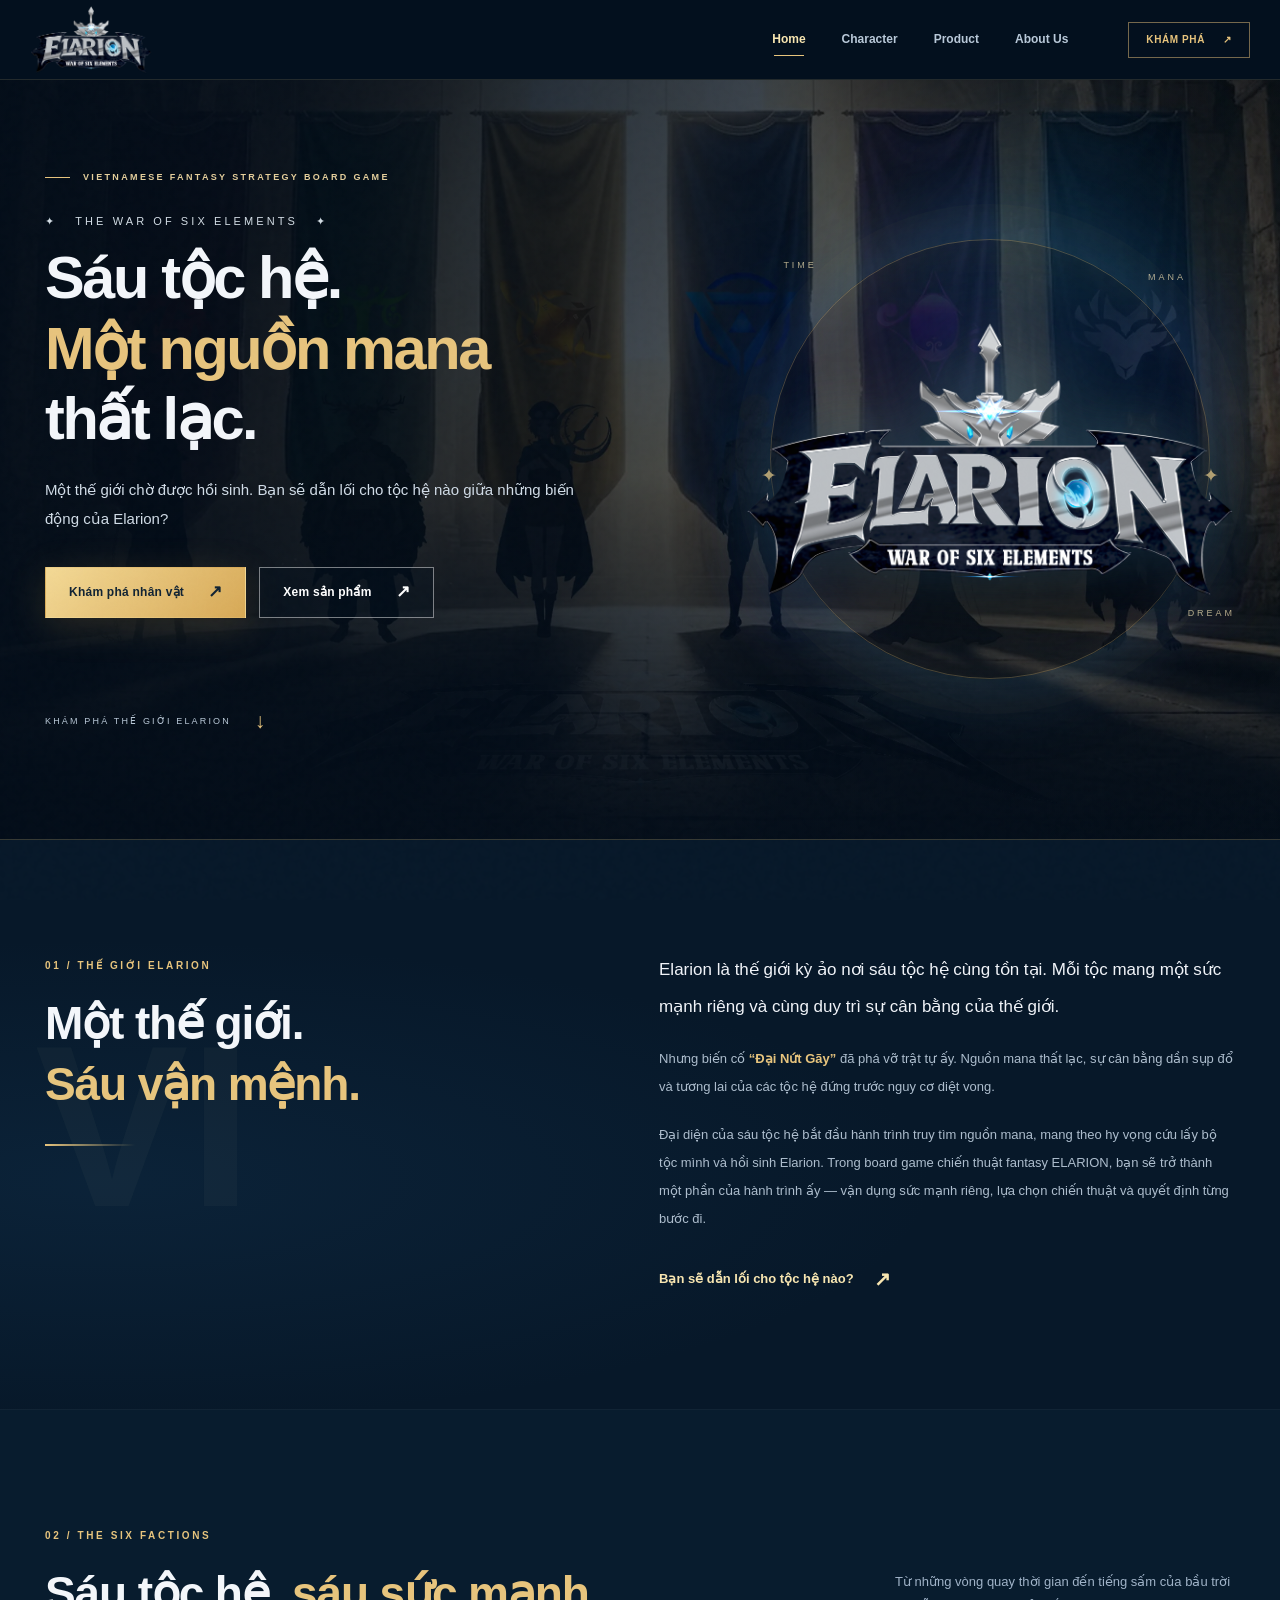
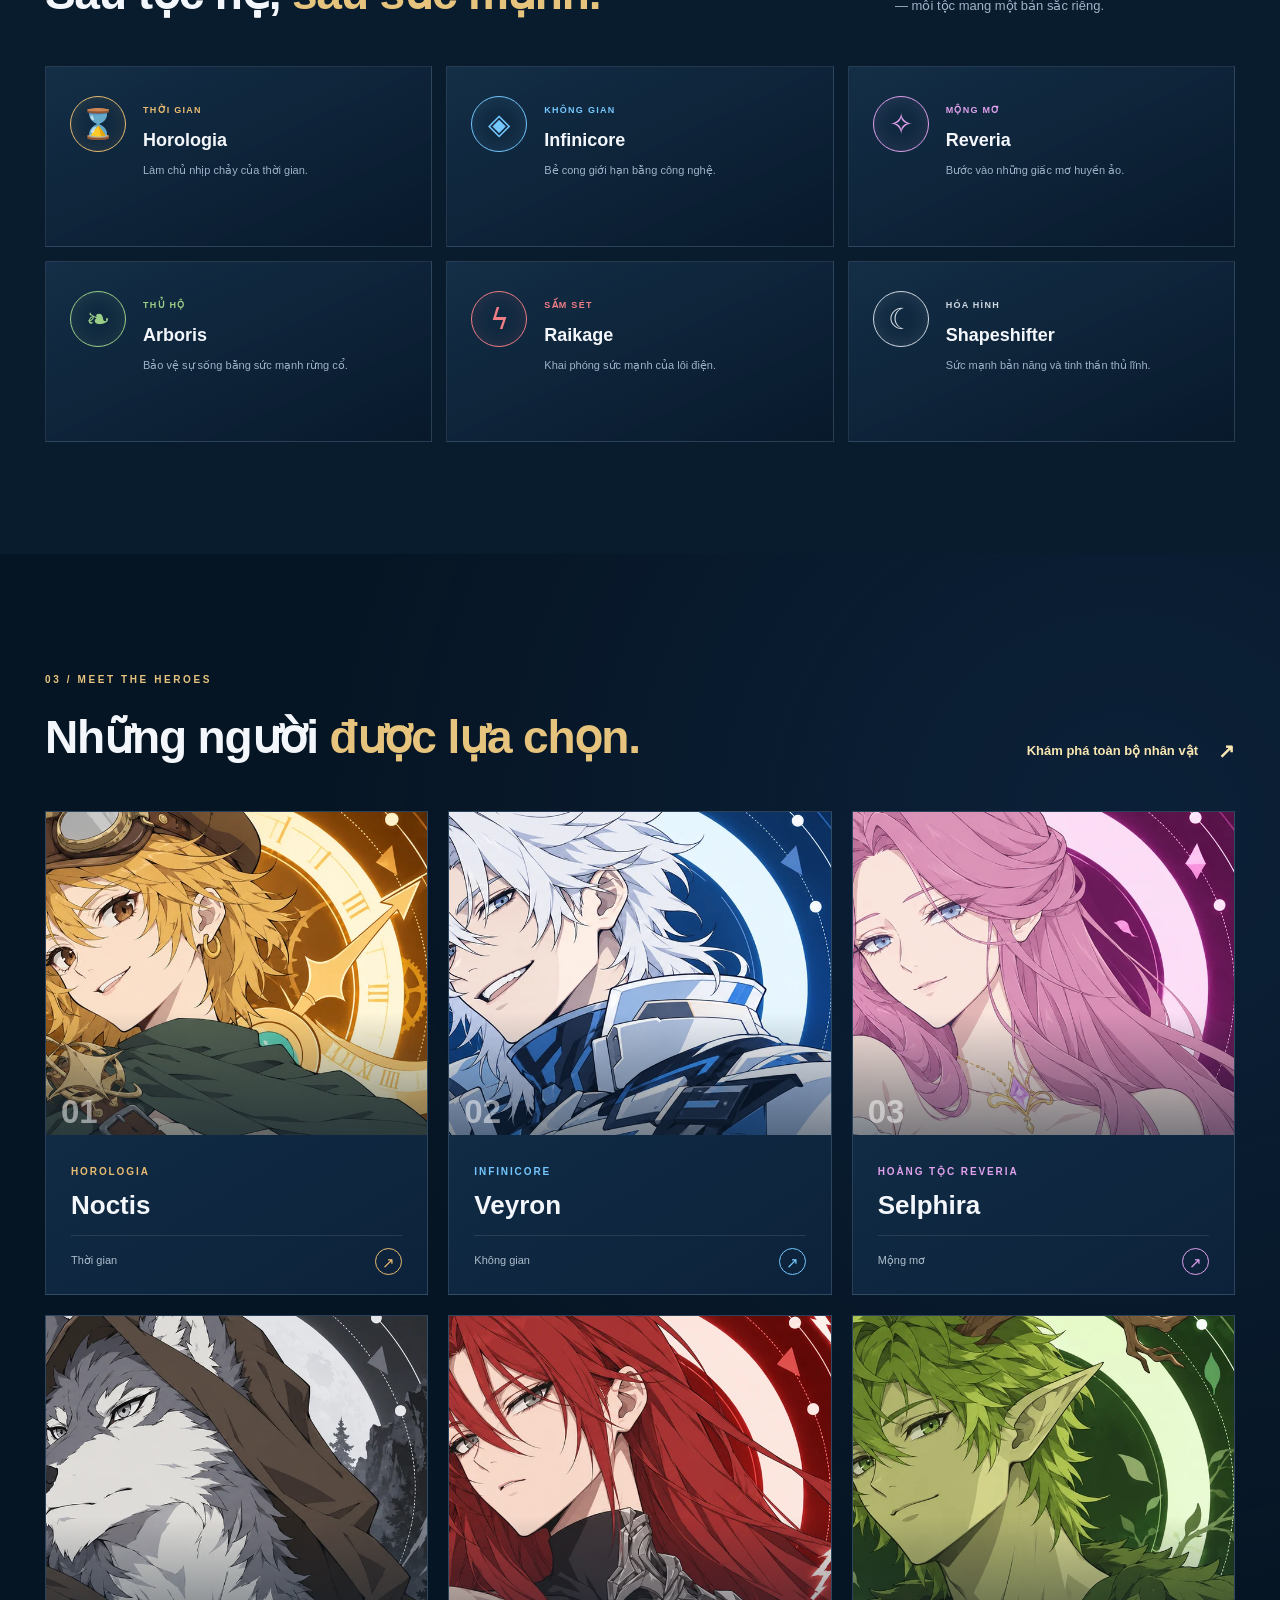
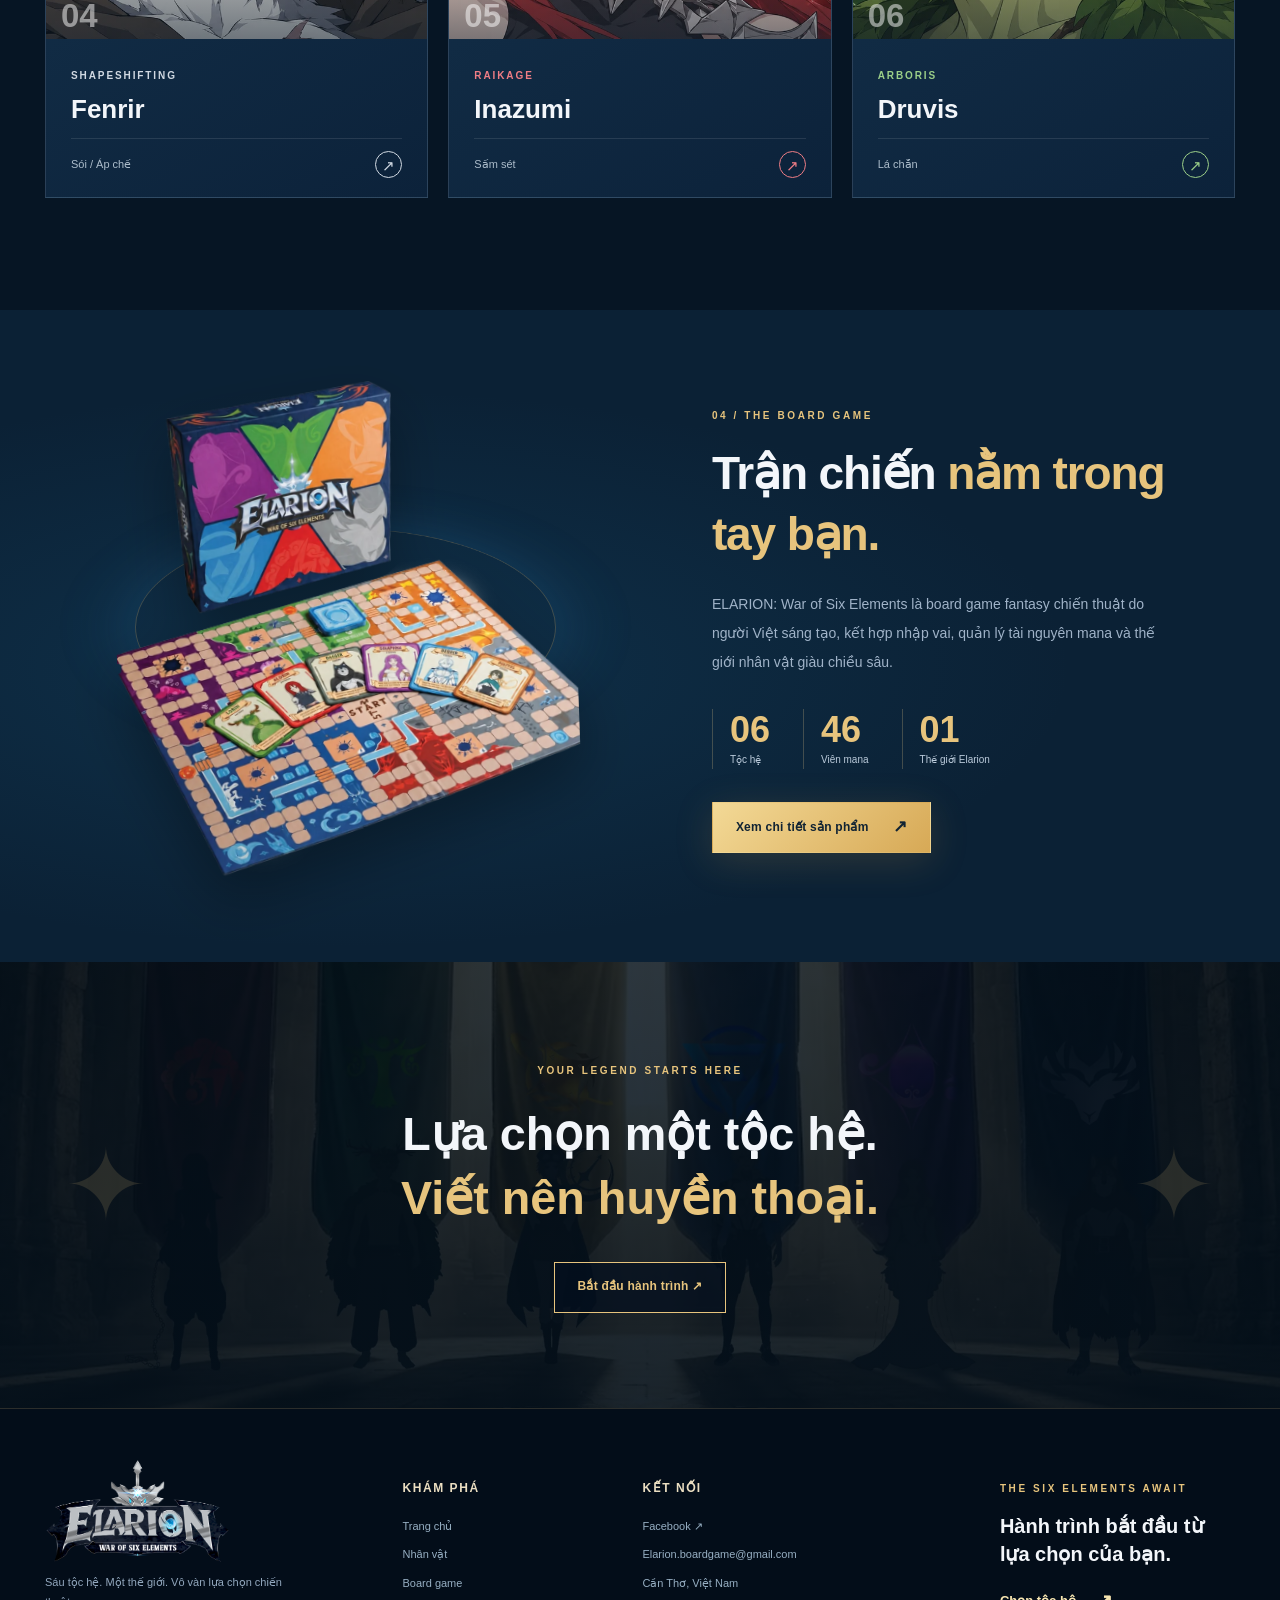
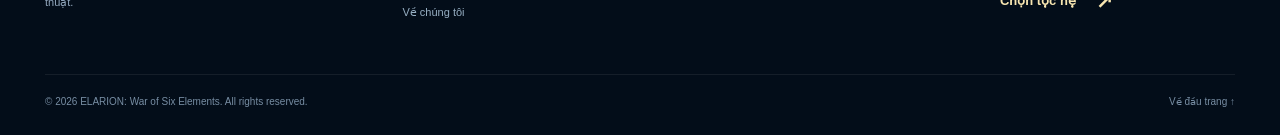
==== index.html @ 440f0dba "Add files via upload" ====
<!doctype html>
<html lang="vi">
<head>
<meta charset="utf-8">
<meta name="viewport" content="width=device-width, initial-scale=1">
<meta http-equiv="refresh" content="0; url=elarion.html">
<title>ELARION — Chuyển đến trang chủ</title>
<link rel="canonical" href="elarion.html">
<script>window.location.replace('elarion.html' + window.location.search + window.location.hash);</script>
</head>
<body>
<p>Đang chuyển tới trang chủ <a href="elarion.html">ELARION</a>...</p>
</body>
</html>
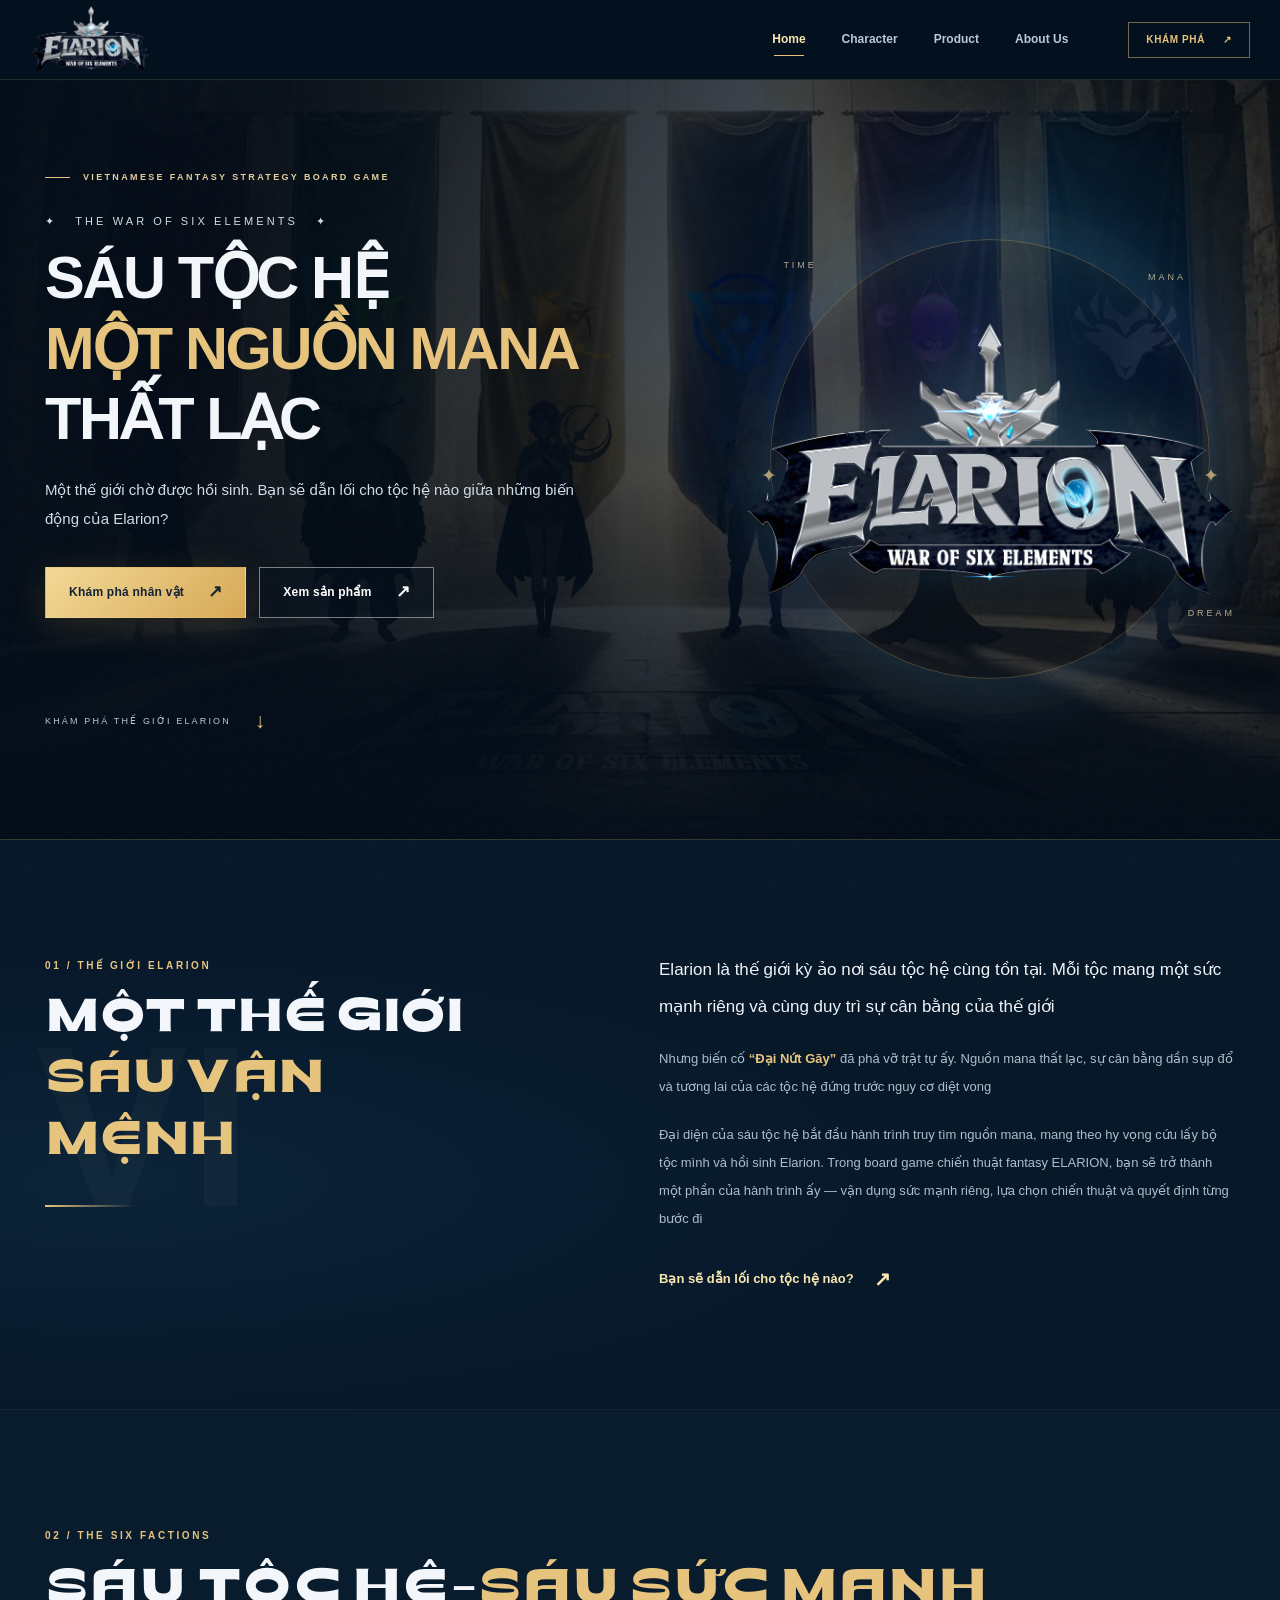
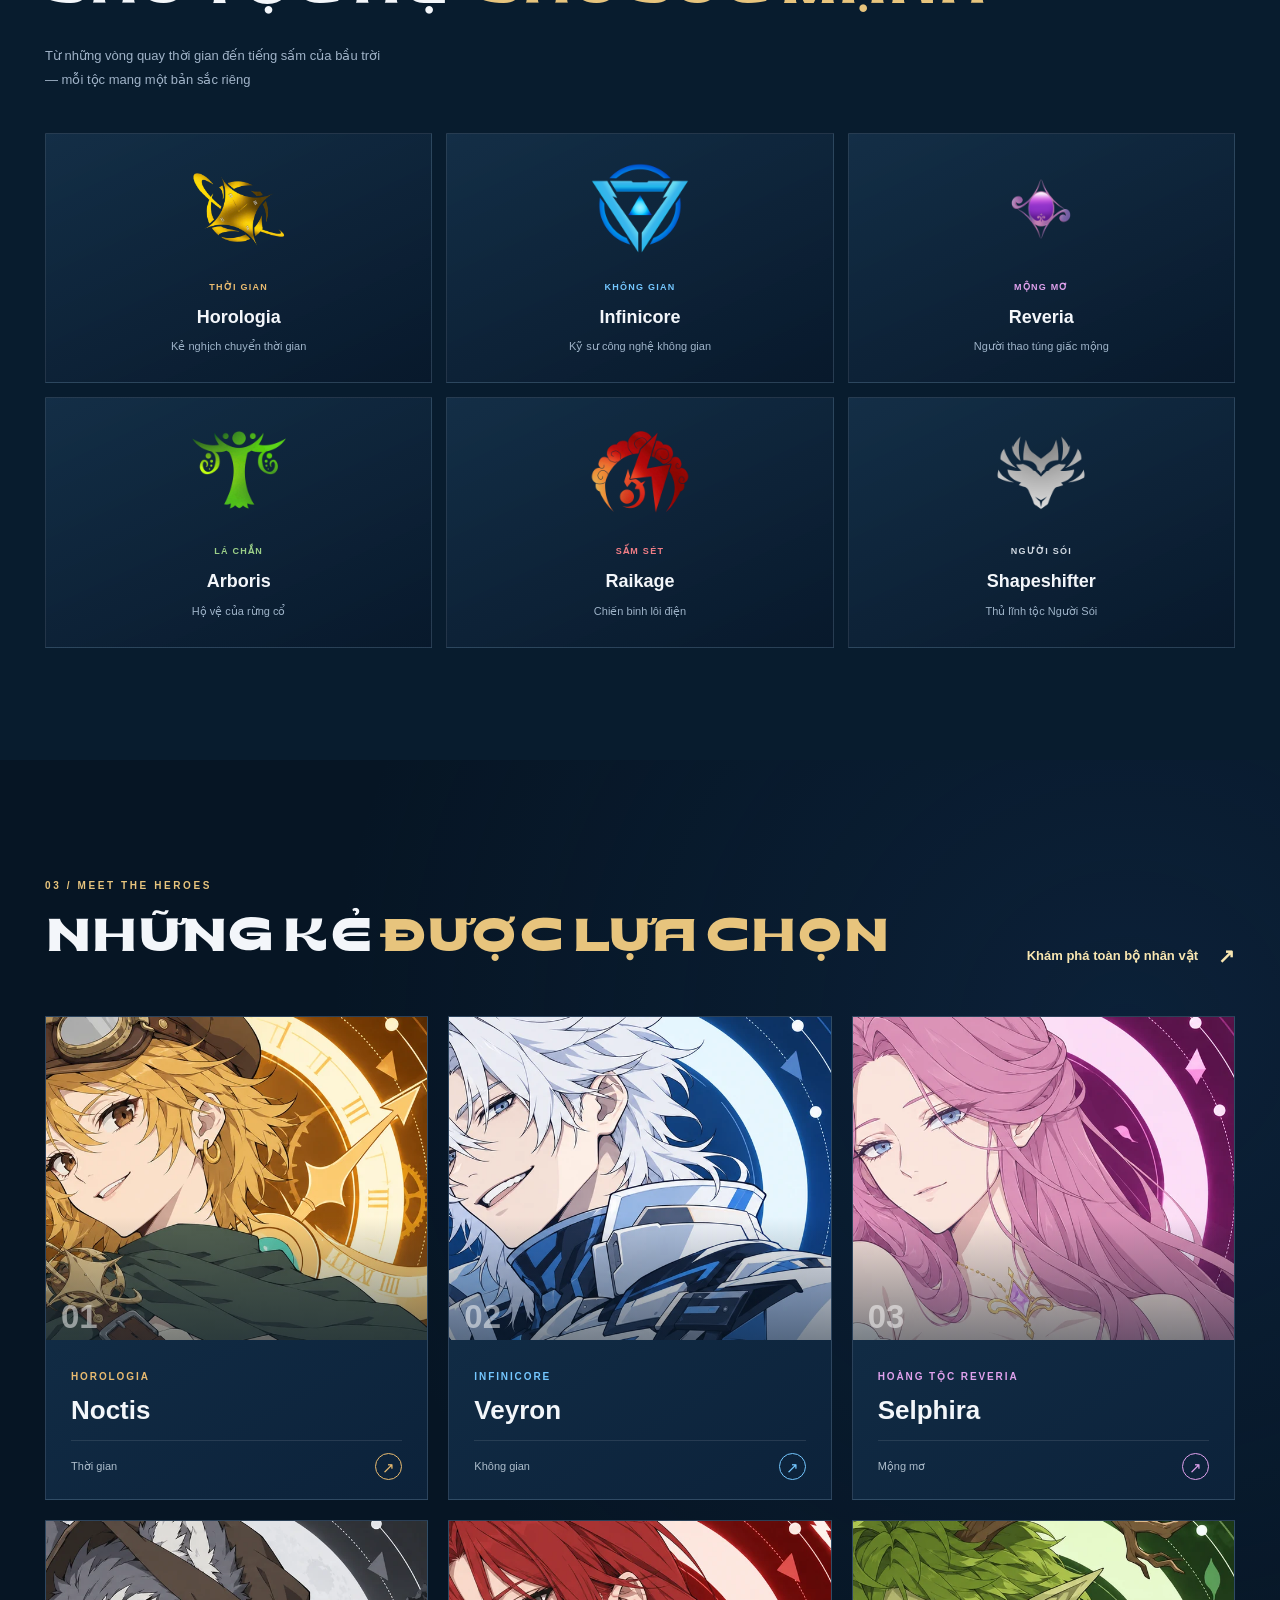
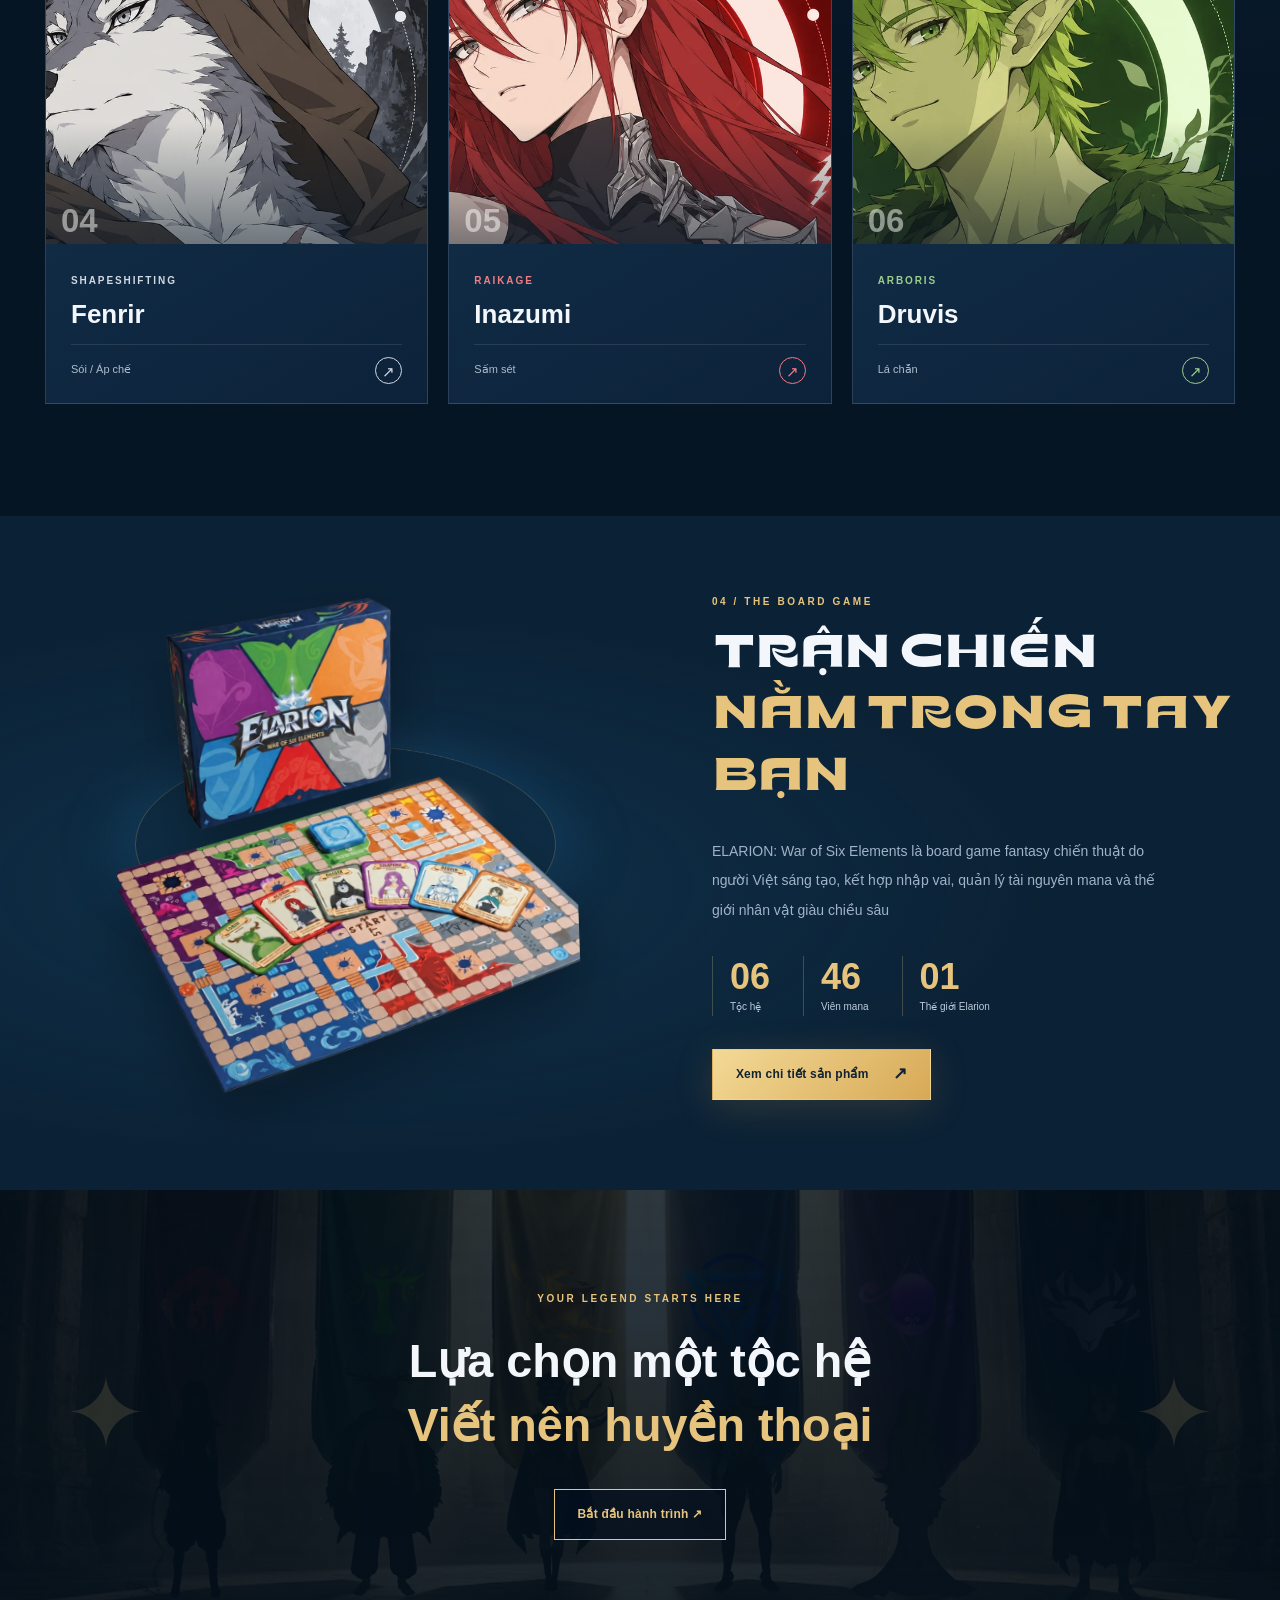
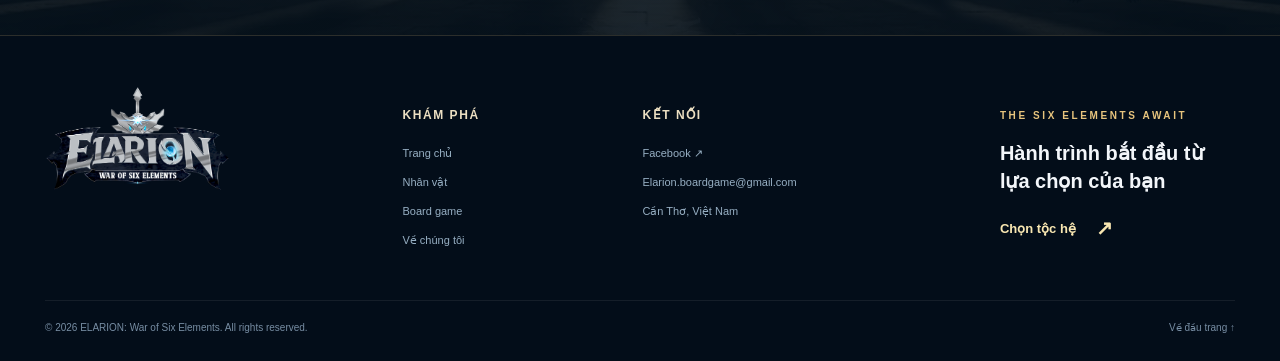
==== commit 71678312: "chỉnh code" ====
--- a/index.html
+++ b/index.html
@@ -1,14 +1,592 @@
-<!doctype html>
+<!DOCTYPE html>
 <html lang="vi">
+
 <head>
-<meta charset="utf-8">
-<meta name="viewport" content="width=device-width, initial-scale=1">
-<meta http-equiv="refresh" content="0; url=elarion.html">
-<title>ELARION — Chuyển đến trang chủ</title>
-<link rel="canonical" href="elarion.html">
-<script>window.location.replace('elarion.html' + window.location.search + window.location.hash);</script>
+    <meta charset="utf-8">
+    <meta name="viewport" content="width=device-width,initial-scale=1">
+    <meta name="theme-color" content="#061629">
+    <meta name="description"
+        content="Khám phá thế giới sáu tộc hệ trong ELARION: War of Six Elements — board game fantasy chiến thuật do người Việt sáng tạo.">
+    <title>Home | ELARION: War of Six Elements</title>
+    <link rel="icon" href="assets/images/elarion-logo-original.png" type="image/png">
+    <link rel="stylesheet" href="assets/css/style.css">
+    <script defer src="assets/js/app.js"></script>
+    <script defer src="assets/js/characters.js"></script>
+    <script defer src="assets/js/character-page.js"></script>
+    <script defer src="assets/js/site-router.js"></script>
 </head>
-<body>
-<p>Đang chuyển tới trang chủ <a href="elarion.html">ELARION</a>...</p>
+
+<body class="page-home"><a class="skip-link" href="#main-content">Bỏ qua menu</a>
+    <header class="site-header" id="top">
+        <div class="nav-inner container-wide">
+            <a class="brand" href="./" aria-label="ELARION - Trang chủ"><img
+                    src="assets/images/elarion-logo-original.png" alt="Logo ELARION: War of Six Elements" width="2048"
+                    height="1179"></a>
+            <nav class="desktop-nav" aria-label="Điều hướng chính"><a class="nav-link is-active" href="./"
+                    aria-current="page">Home</a><a class="nav-link " href="character/">Character</a><a
+                    class="nav-link " href="product/">Product</a><a class="nav-link " href="about/">About Us</a>
+            </nav>
+            <a class="nav-cta" href="character/">Khám phá <span aria-hidden="true">↗</span></a>
+            <button class="menu-toggle" type="button" aria-label="Mở menu" aria-expanded="false"
+                aria-controls="mobile-navigation"><span></span><span></span><span></span></button>
+        </div>
+        <nav class="mobile-nav" id="mobile-navigation" aria-label="Điều hướng điện thoại"><a class="nav-link is-active"
+                href="./" aria-current="page">Home</a><a class="nav-link "
+                href="character/">Character</a><a class="nav-link " href="product/">Product</a><a
+                class="nav-link " href="about/">About Us</a><a class="mobile-cta" href="character/">Khám phá thế
+                giới →</a></nav>
+    </header>
+    <main id="main-content">
+        <section class="home-hero" aria-labelledby="hero-title">
+            <div class="hero-backdrop"></div>
+            <div class="hero-light hero-light-one"></div>
+            <div class="container hero-layout">
+                <div class="hero-copy">
+                    <div class="eyebrow"><span class="eyebrow-line"></span> VIETNAMESE FANTASY STRATEGY BOARD GAME</div>
+                    <div class="hero-rule">✦ &nbsp; THE WAR OF SIX ELEMENTS &nbsp; ✦</div>
+                    <h1 id="hero-title">SÁU TỘC HỆ<br><em>MỘT NGUỒN MANA</em><br>THẤT LẠC</h1>
+                    <p class="hero-lead">Một thế giới chờ được hồi sinh. Bạn sẽ dẫn lối cho tộc hệ nào giữa những biến
+                        động của Elarion?</p>
+                    <div class="hero-actions"><a class="btn btn-gold" href="character/">Khám phá nhân vật <span
+                                aria-hidden="true">↗</span></a><a class="btn btn-ghost" href="product/">Xem sản phẩm
+                            <span aria-hidden="true">↗</span></a></div>
+                    <p class="hero-bottom-caption">KHÁM PHÁ THẾ GIỚI ELARION <span>↓</span></p>
+                </div>
+                <div class="hero-visual">
+                    <div class="hero-logo-orbit"></div><img src="assets/images/elarion-logo-original.png"
+                        alt="Biểu tượng ELARION: War of Six Elements" width="2048" height="1179"><span
+                        class="floating-element fe-one">TIME</span><span
+                        class="floating-element fe-two">DREAM</span><span class="floating-element fe-three">MANA</span>
+                </div>
+            </div>
+        </section>
+        <section class="world-intro section" id="story">
+            <div class="container story-layout">
+                <div class="story-heading"><span class="kicker">01 / THẾ GIỚI ELARION</span>
+                    <h2 class="section-title">MỘT THẾ GIỚI<br><em>SÁU VẬN MỆNH</em></h2>
+                    <div class="ornament-line"></div>
+                </div>
+                <div class="story-copy">
+                    <p class="large-copy">Elarion là thế giới kỳ ảo nơi sáu tộc hệ cùng tồn tại. Mỗi tộc mang một sức
+                        mạnh riêng và cùng duy trì sự cân bằng của thế giới</p>
+                    <p>Nhưng biến cố <strong>“Đại Nứt Gãy”</strong> đã phá vỡ trật tự ấy. Nguồn mana thất lạc, sự cân
+                        bằng dần sụp đổ và tương lai của các tộc hệ đứng trước nguy cơ diệt vong</p>
+                    <p>Đại diện của sáu tộc hệ bắt đầu hành trình truy tìm nguồn mana, mang theo hy vọng cứu lấy bộ tộc
+                        mình và hồi sinh Elarion. Trong board game chiến thuật fantasy ELARION, bạn sẽ trở thành một
+                        phần của hành trình ấy — vận dụng sức mạnh riêng, lựa chọn chiến thuật và quyết định từng bước
+                        đi</p><a href="character/" class="text-arrow">Bạn sẽ dẫn lối cho tộc hệ nào?
+                        <span>↗</span></a>
+                </div>
+            </div>
+        </section>
+        <section class="section factions" id="factions">
+            <div class="container">
+                <div class="section-header">
+                    <div><span class="kicker">02 / THE SIX FACTIONS</span>
+                        <h2 class="section-title">SÁU TỘC HỆ-<em>SÁU SỨC MẠNH</em></h2>
+                    </div>
+                    <p>Từ những vòng quay thời gian đến tiếng sấm của bầu trời — mỗi tộc mang một bản sắc riêng</p>
+                </div>
+                <div class="tribe-grid">
+                    <article class="tribe-card" style="--tribe-accent:#e9bb70">
+                        <span class="tribe-symbol">
+                            <img src="assets/images/thoi-gian.webp" alt="Thời gian">
+                        </span>
+                        <div>
+                            <span class="small-overline">Thời Gian</span>
+                            <h3>Horologia</h3>
+                            <p>Kẻ nghịch chuyển thời gian</p>
+                        </div>
+                    </article>
+                    <article class="tribe-card" style="--tribe-accent:#74c7ff">
+                        <span class="tribe-symbol"><img src="assets/images/khong-gian.webp" alt="Không gian"></span>
+                        <div>
+                            <span class="small-overline">Không Gian</span>
+                            <h3>Infinicore</h3>
+                            <p>Kỹ sư công nghệ không gian</p>
+                        </div>
+                    </article>
+                    <article class="tribe-card" style="--tribe-accent:#e0a1ed">
+                        <span class="tribe-symbol"><img src="assets/images/mong-mo.webp" alt="Mộng mơ"></span>
+                        <div>
+                            <span class="small-overline">Mộng Mơ</span>
+                            <h3>Reveria</h3>
+                            <p>Người thao túng giấc mộng</p>
+                        </div>
+                    </article>
+                    <article class="tribe-card" style="--tribe-accent:#9bcf88">
+                        <span class="tribe-symbol"><img src="assets/images/tree.webp" alt="Lá chắn"></span>
+                        <div>
+                            <span class="small-overline">Lá Chắn</span>
+                            <h3>Arboris</h3>
+                            <p>Hộ vệ của rừng cổ</p>
+                        </div>
+                    </article>
+                    <article class="tribe-card" style="--tribe-accent:#ef7d85">
+                        <span class="tribe-symbol"><img src="assets/images/thunder.webp" alt="Sấm sét"></span>
+                        <div>
+                            <span class="small-overline">Sấm Sét</span>
+                            <h3>Raikage</h3>
+                            <p>Chiến binh lôi điện</p>
+                        </div>
+                    </article>
+                    <article class="tribe-card" style="--tribe-accent:#d1d9e2">
+                        <span class="tribe-symbol"><img src="assets/images/wolf.webp" alt="Sói"></span>
+                        <div>
+                            <span class="small-overline">Người Sói</span>
+                            <h3>Shapeshifter</h3>
+                            <p>Thủ lĩnh tộc Người Sói</p>
+                        </div>
+                    </article>
+                </div>
+            </div>
+        </section>
+        <section class="section featured-characters">
+            <div class="container">
+                <div class="section-header">
+                    <div><span class="kicker">03 / MEET THE HEROES</span>
+                        <h2 class="section-title">NHỮNG KẺ <em>ĐƯỢC LỰA CHỌN</em></h2>
+                    </div><a class="text-arrow" href="character/">Khám phá toàn bộ nhân vật <span>↗</span></a>
+                </div>
+                <div class="character-grid"><a class="character-card" style="--char-accent:#e9bb70"
+                        href="character/?character=noctis#profile">
+                        <div class="character-art"><img src="assets/images/noctis-portrait.webp" alt="Chân dung Noctis"
+                                loading="lazy" width="650" height="790"><span class="character-index">01</span></div>
+                        <div class="character-card-body"><span class="small-overline">Horologia</span>
+                            <h3>Noctis</h3>
+                            <div class="card-meta"><span>Thời gian</span><span class="circle-arrow"
+                                    aria-hidden="true">↗</span></div>
+                        </div>
+                    </a><a class="character-card" style="--char-accent:#74c7ff"
+                        href="character/?character=veyron#profile">
+                        <div class="character-art"><img src="assets/images/veyron-portrait.webp" alt="Chân dung Veyron"
+                                loading="lazy" width="650" height="790"><span class="character-index">02</span></div>
+                        <div class="character-card-body"><span class="small-overline">Infinicore</span>
+                            <h3>Veyron</h3>
+                            <div class="card-meta"><span>Không gian</span><span class="circle-arrow"
+                                    aria-hidden="true">↗</span></div>
+                        </div>
+                    </a><a class="character-card" style="--char-accent:#e0a1ed"
+                        href="character/?character=selphira#profile">
+                        <div class="character-art"><img src="assets/images/selphira-portrait.webp"
+                                alt="Chân dung Selphira" loading="lazy" width="650" height="790"><span
+                                class="character-index">03</span></div>
+                        <div class="character-card-body"><span class="small-overline">Hoàng tộc Reveria</span>
+                            <h3>Selphira</h3>
+                            <div class="card-meta"><span>Mộng mơ</span><span class="circle-arrow"
+                                    aria-hidden="true">↗</span></div>
+                        </div>
+                    </a><a class="character-card" style="--char-accent:#d1d9e2"
+                        href="character/?character=fenrir#profile">
+                        <div class="character-art"><img src="assets/images/fenrir-portrait.webp" alt="Chân dung Fenrir"
+                                loading="lazy" width="650" height="790"><span class="character-index">04</span></div>
+                        <div class="character-card-body"><span class="small-overline">Shapeshifting</span>
+                            <h3>Fenrir</h3>
+                            <div class="card-meta"><span>Sói / Áp chế</span><span class="circle-arrow"
+                                    aria-hidden="true">↗</span></div>
+                        </div>
+                    </a><a class="character-card" style="--char-accent:#ef7d85"
+                        href="character/?character=inazumi#profile">
+                        <div class="character-art"><img src="assets/images/inazumi-portrait.webp"
+                                alt="Chân dung Inazumi" loading="lazy" width="650" height="790"><span
+                                class="character-index">05</span></div>
+                        <div class="character-card-body"><span class="small-overline">Raikage</span>
+                            <h3>Inazumi</h3>
+                            <div class="card-meta"><span>Sấm sét</span><span class="circle-arrow"
+                                    aria-hidden="true">↗</span></div>
+                        </div>
+                    </a><a class="character-card" style="--char-accent:#9bcf88"
+                        href="character/?character=druvis#profile">
+                        <div class="character-art"><img src="assets/images/druvis-portrait.webp" alt="Chân dung Druvis"
+                                loading="lazy" width="650" height="790"><span class="character-index">06</span></div>
+                        <div class="character-card-body"><span class="small-overline">Arboris</span>
+                            <h3>Druvis</h3>
+                            <div class="card-meta"><span>Lá chắn</span><span class="circle-arrow"
+                                    aria-hidden="true">↗</span></div>
+                        </div>
+                    </a></div>
+            </div>
+        </section>
+        <section class="product-tease section">
+            <div class="container product-tease-layout">
+                <div class="tease-visual"><span class="ring ring-one"></span><img src="assets/images/boardgame.webp"
+                        width="1100" height="1173" alt="Hộp game, bàn chơi và các thành phần của ELARION"
+                        loading="lazy"></div>
+                <div class="tease-copy"><span class="kicker">04 / THE BOARD GAME</span>
+                    <h2 class="section-title">TRẬN CHIẾN <em>NẰM TRONG TAY BẠN</em></h2>
+                    <p>ELARION: War of Six Elements là board game fantasy chiến thuật do người Việt sáng tạo, kết hợp
+                        nhập vai, quản lý tài nguyên mana và thế giới nhân vật giàu chiều sâu</p>
+                    <div class="tease-specs">
+                        <div><strong>06</strong><span>Tộc hệ</span></div>
+                        <div><strong>46</strong><span>Viên mana</span></div>
+                        <div><strong>01</strong><span>Thế giới Elarion</span></div>
+                    </div><a class="btn btn-gold" href="product/">Xem chi tiết sản phẩm <span
+                            aria-hidden="true">↗</span></a>
+                </div>
+            </div>
+        </section>
+        <section class="section closing-banner">
+            <div class="container closing-content"><span class="kicker">YOUR LEGEND STARTS HERE</span>
+                <h2>Lựa chọn một tộc hệ<br><em>Viết nên huyền thoại</em></h2><a class="btn btn-ghost-gold"
+                    href="character/">Bắt đầu hành trình ↗</a>
+            </div>
+        </section>
+    </main>
+    <footer class="footer" id="contact">
+        <div class="container footer-main">
+            <div class="footer-brand"><a href="./"><img src="assets/images/elarion-logo-original.png"
+                        alt="Logo ELARION" width="2048" height="1179" loading="lazy"></a></div>
+            <div class="footer-links">
+                <h3>Khám phá</h3><a href="./">Trang chủ</a><a href="character/">Nhân vật</a><a
+                    href="product/">Board game</a><a href="about/">Về chúng tôi</a>
+            </div>
+            <div class="footer-links">
+                <h3>Kết nối</h3><a href="https://www.facebook.com/Elarionboardgame" target="_blank"
+                    rel="noopener noreferrer">Facebook ↗</a><a
+                    href="mailto:Elarion.boardgame@gmail.com">Elarion.boardgame@gmail.com</a><span>Cần Thơ, Việt
+                    Nam</span>
+            </div>
+            <div class="footer-motto"><span class="mini-kicker">THE SIX ELEMENTS AWAIT</span><strong>Hành trình bắt đầu
+                    từ lựa chọn của bạn</strong><a href="character/" class="text-arrow">Chọn tộc hệ
+                    <span>↗</span></a></div>
+        </div>
+        <div class="container footer-bottom"><span>© 2026 ELARION: War of Six Elements. All rights reserved.</span><a
+                href="#top">Về đầu trang ↑</a></div>
+    </footer>
+
+    <!-- Secondary views are kept in inert HTML templates so file:// previews work offline. -->
+    <template id="view-character">
+
+        <section class="interior-hero character-interior">
+            <div class="container"><span class="kicker">THE CHOSEN SIX / ELARION</span>
+                <h1 class="interior-title">Meet the <em>characters</em></h1>
+                <p>Sáu gương mặt - sáu vận mệnh. Chạm vào từng nhân vật để khám phá sức mạnh, tính cách và câu chuyện
+                    của
+                    họ</p>
+                <div class="hero-ornament" aria-hidden="true">✦ &nbsp; ◇ &nbsp; ✦</div>
+            </div>
+        </section>
+        <section class="section character-browser" id="roster">
+            <div class="container">
+                <div class="section-header compact">
+                    <div><span class="kicker">01 / CHỌN NHÂN VẬT</span>
+                        <h2 class="section-title">CHỌN HIỆN THÂN <em>CỦA RIÊNG MÌNH</em></h2>
+                    </div>
+                    <p>Chọn một thẻ để mở hồ sơ chi tiết bên dưới</p>
+                </div>
+                <div class="character-grid roster-grid"><button class="character-card" style="--char-accent:#e9bb70"
+                        type="button" data-character="noctis" aria-pressed="false">
+                        <div class="character-art"><img src="assets/images/noctis-portrait.webp" alt="Chân dung Noctis"
+                                loading="lazy" width="650" height="790"><span class="character-index">01</span></div>
+                        <div class="character-card-body"><span class="small-overline">Horologia</span>
+                            <h3>Noctis</h3>
+                            <div class="card-meta"><span>Thời gian</span><span class="circle-arrow"
+                                    aria-hidden="true">↗</span></div>
+                        </div>
+                    </button><button class="character-card" style="--char-accent:#74c7ff" type="button"
+                        data-character="veyron" aria-pressed="false">
+                        <div class="character-art"><img src="assets/images/veyron-portrait.webp" alt="Chân dung Veyron"
+                                loading="lazy" width="650" height="790"><span class="character-index">02</span></div>
+                        <div class="character-card-body"><span class="small-overline">Infinicore</span>
+                            <h3>Veyron</h3>
+                            <div class="card-meta"><span>Không gian</span><span class="circle-arrow"
+                                    aria-hidden="true">↗</span></div>
+                        </div>
+                    </button><button class="character-card" style="--char-accent:#e0a1ed" type="button"
+                        data-character="selphira" aria-pressed="false">
+                        <div class="character-art"><img src="assets/images/selphira-portrait.webp"
+                                alt="Chân dung Selphira" loading="lazy" width="650" height="790"><span
+                                class="character-index">03</span></div>
+                        <div class="character-card-body"><span class="small-overline">Hoàng tộc Reveria</span>
+                            <h3>Selphira</h3>
+                            <div class="card-meta"><span>Mộng mơ</span><span class="circle-arrow"
+                                    aria-hidden="true">↗</span></div>
+                        </div>
+                    </button><button class="character-card" style="--char-accent:#d1d9e2" type="button"
+                        data-character="fenrir" aria-pressed="false">
+                        <div class="character-art"><img src="assets/images/fenrir-portrait.webp" alt="Chân dung Fenrir"
+                                loading="lazy" width="650" height="790"><span class="character-index">04</span></div>
+                        <div class="character-card-body"><span class="small-overline">Shapeshifting</span>
+                            <h3>Fenrir</h3>
+                            <div class="card-meta"><span>Người Sói</span><span class="circle-arrow"
+                                    aria-hidden="true">↗</span></div>
+                        </div>
+                    </button><button class="character-card" style="--char-accent:#ef7d85" type="button"
+                        data-character="inazumi" aria-pressed="false">
+                        <div class="character-art"><img src="assets/images/inazumi-portrait.webp"
+                                alt="Chân dung Inazumi" loading="lazy" width="650" height="790"><span
+                                class="character-index">05</span></div>
+                        <div class="character-card-body"><span class="small-overline">Raikage</span>
+                            <h3>Inazumi</h3>
+                            <div class="card-meta"><span>Sấm sét</span><span class="circle-arrow"
+                                    aria-hidden="true">↗</span></div>
+                        </div>
+                    </button><button class="character-card" style="--char-accent:#9bcf88" type="button"
+                        data-character="druvis" aria-pressed="false">
+                        <div class="character-art"><img src="assets/images/druvis-portrait.webp" alt="Chân dung Druvis"
+                                loading="lazy" width="650" height="790"><span class="character-index">06</span></div>
+                        <div class="character-card-body"><span class="small-overline">Arboris</span>
+                            <h3>Druvis</h3>
+                            <div class="card-meta"><span>Lá chắn</span><span class="circle-arrow"
+                                    aria-hidden="true">↗</span></div>
+                        </div>
+                    </button></div>
+                <div id="profile" class="profile-shell" aria-live="polite" aria-label="Hồ sơ nhân vật">
+                    <div class="profile-placeholder">Đang tải hồ sơ nhân vật...</div>
+                </div>
+            </div>
+        </section>
+        <section class="section closing-banner">
+            <div class="container closing-content"><span class="kicker">CHOOSE YOUR DESTINY</span>
+                <h2>Thế giới đang chờ <em>bạn dẫn lối</em></h2><a href="product/" class="btn btn-ghost-gold">Khám
+                    phá bộ game ↗</a>
+            </div>
+        </section>
+    
+    </template>
+    <template id="view-product">
+
+        <section class="interior-hero product-interior">
+            <div class="container"><span class="kicker">THE ART OF STRATEGY / ELARION</span>
+                <h1 class="interior-title">The <em>board game</em></h1>
+                
+            </div>
+        </section>
+        <section class="section product-showcase">
+            <div class="container product-showcase-grid">
+                <div class="product-showcase-art">
+                    <div class="product-halo"></div><img src="assets/images/boardgame.webp"
+                        alt="Bộ board game ELARION gồm hộp, bàn chơi, mô hình và các loại thẻ" width="1100"
+                        height="1173">
+                </div>
+                <div class="showcase-detail"><span class="kicker">01 / GIỚI THIỆU SẢN PHẨM</span>
+                    <div class="product-eyebrow">FANTASY • STRATEGY • ROLEPLAY</div>
+                    <h2 class="section-title">ELARION: <em>War of Six Elements</em></h2>
+                    <p class="large-copy">Một hành trình chiến thuật giữa thế giới fantasy mang bản sắc sáng tạo Việt
+                    </p>
+                    <p>ELARION là board game fantasy chiến thuật do người Việt sáng tạo, kết hợp lối chơi nhập vai, quản
+                        lý tài nguyên và một thế giới có cốt truyện riêng</p>
+                    <p>Sau biến cố “Đại Nứt Gãy”, nguồn mana thất lạc khiến sự cân bằng của Elarion dần sụp đổ. Người
+                        chơi hóa thân thành chiến binh đại diện cho một trong sáu tộc hệ: Thời Gian, Không Gian, Mộng
+                        Mơ, Thủ Hộ, Sấm Sét và Hóa Hình, bắt đầu hành trình tìm lại mana để cứu lấy bộ tộc và hồi sinh
+                        thế giới</p><a class="btn btn-gold" href="character/">Khám phá sáu tộc hệ ↗</a>
+                </div>
+            </div>
+        </section>
+        <section class="section mechanic-section">
+            <div class="container">
+                <div class="section-header">
+                    <div><span class="kicker">02 / UNIQUE PLAY STYLES</span>
+                        <h2 class="section-title">MỖI TỘC HỆ - <em>MỘT CÁCH CHƠI</em></h2>
+                    </div>
+                    
+                </div>
+                <div class="mechanic-grid">
+                    <article><span>✦</span>
+                        <h3>Sức mạnh riêng</h3>
+                        <p>Mỗi tộc hệ có bộ kỹ năng, màu sắc nhận diện và triết lý tồn tại riêng</p>
+                    </article>
+                    <article><span>◈</span>
+                        <h3>Chiến thuật thích ứng</h3>
+                        <p>Vận dụng sức mạnh nhân vật, tính toán từng bước đi giữa những biến chuyển</p>
+                    </article>
+                    <article><span>✧</span>
+                        <h3>Quản lý mana</h3>
+                        <p>Sử dụng tài nguyên hợp lý để đối mặt với thảm họa và giành chiến thắng</p>
+                    </article>
+                </div>
+            </div>
+        </section>
+        <section class="section inside-box">
+            <div class="container">
+                <div class="section-header">
+                    <div><span class="kicker">03 / WHAT'S INSIDE</span>
+                        <h2 class="section-title">THÀNH PHẦN <em>BOARDGAME</em></h2>
+                    </div>
+                
+                </div>
+                <div class="box-grid">
+                    <div class="box-item"><span class="box-number">01</span>
+                        <div><strong>Hộp game</strong>
+                            <p>31 × 26 cm</p>
+                        </div><span class="box-item-sigil" aria-hidden="true">✧</span>
+                    </div>
+                    <div class="box-item"><span class="box-number">02</span>
+                        <div><strong>Sách hướng dẫn</strong>
+                            <p>Khổ A6</p>
+                        </div><span class="box-item-sigil" aria-hidden="true">✧</span>
+                    </div>
+                    <div class="box-item"><span class="box-number">03</span>
+                        <div><strong>Bản đồ game</strong>
+                            <p>51 × 51 cm</p>
+                        </div><span class="box-item-sigil" aria-hidden="true">✧</span>
+                    </div>
+                    <div class="box-item"><span class="box-number">04</span>
+                        <div><strong>Xúc xắc</strong>
+                            <p>1 chiếc</p>
+                        </div><span class="box-item-sigil" aria-hidden="true">✧</span>
+                    </div>
+                    <div class="box-item"><span class="box-number">05</span>
+                        <div><strong>Mô hình &amp; đế nhân vật</strong>
+                            <p>6 mô hình + 6 đế</p>
+                        </div><span class="box-item-sigil" aria-hidden="true">✧</span>
+                    </div>
+                    <div class="box-item"><span class="box-number">06</span>
+                        <div><strong>Thẻ nhân vật</strong>
+                            <p>6 thẻ</p>
+                        </div><span class="box-item-sigil" aria-hidden="true">✧</span>
+                    </div>
+                    <div class="box-item"><span class="box-number">07</span>
+                        <div><strong>Thẻ Phước Lành &amp; Biến Chuyển</strong>
+                            <p>15 thẻ · 6 × 6 cm</p>
+                        </div><span class="box-item-sigil" aria-hidden="true">✧</span>
+                    </div>
+                    <div class="box-item"><span class="box-number">08</span>
+                        <div><strong>Thẻ Thảm Họa (Khe Nứt)</strong>
+                            <p>16 thẻ · 4 × 4 cm</p>
+                        </div><span class="box-item-sigil" aria-hidden="true">✧</span>
+                    </div>
+                    <div class="box-item"><span class="box-number">09</span>
+                        <div><strong>Viên mana</strong>
+                            <p>46 viên</p>
+                        </div><span class="box-item-sigil" aria-hidden="true">✧</span>
+                    </div>
+                </div>
+            </div>
+        </section>
+        <section class="section expanded-world">
+            <div class="container expanded-grid">
+                <div class="expansion-art"><span class="expansion-sigil">✧</span>
+                    <div class="expansion-title">THE SAGA<br>CONTINUES</div>
+                    <div class="expansion-star">✦</div>
+                </div>
+                <div><span class="kicker">04 / BEYOND THE BOARD</span>
+                    <h2 class="section-title">MỘT THẾ GIỚI <em>KHÔNG NGỪNG MỞ RỘNG</em></h2>
+                    <p>ELARION hướng đến xây dựng một vũ trụ fantasy có chiều sâu và bản sắc riêng, nơi người chơi gắn
+                        kết với câu chuyện và từng nhân vật. Trong tương lai, dự án định hướng phát triển thêm các bản
+                        mở rộng, artbook, truyện tranh, phim hoạt hình ngắn, sản phẩm lưu niệm và phiên bản kỹ thuật số
+                    </p>
+                    <p class="muted-note">Đây là định hướng phát triển của dự án, chưa phải danh mục sản phẩm đã phát
+                        hành</p><a href="https://www.facebook.com/Elarionboardgame" target="_blank"
+                        rel="noopener noreferrer" class="text-arrow">Theo dõi hành trình ELARION <span>↗</span></a>
+                </div>
+            </div>
+        </section>
+        <section class="section closing-banner">
+            <div class="container closing-content"><span class="kicker">THE WORLD IS CALLING</span>
+                <h2>Chọn tộc hệ của bạn<br><em>Hồi sinh Elarion</em></h2><a href="character/"
+                    class="btn btn-ghost-gold">Gặp gỡ nhân vật ↗</a>
+            </div>
+        </section>
+    
+    </template>
+    <template id="view-about">
+
+        <section class="interior-hero about-interior">
+            <div class="container"><span class="kicker">THE PEOPLE BEHIND ELARION</span>
+                <h1 class="interior-title">ABOUT <em>US</em></h1>
+                <p>Đằng sau mỗi thế giới kỳ ảo là những con người tin rằng một câu chuyện có thể kết nối hàng ngàn cuộc
+                    phiêu lưu</p>
+            </div>
+        </section>
+        <section class="section about-brand">
+            <div class="container brand-story-grid">
+                <div class="brand-emblem">
+                    <div class="emblem-halo"></div><img src="assets/images/elarion-logo-original.png" width="2048"
+                        height="1179" alt="Logo thương hiệu ELARION" loading="lazy">
+                </div>
+                <div class="brand-text"><span class="kicker">01 / OUR IDENTITY</span>
+                    <h2 class="section-title">WE ARE <em>ELARION</em></h2>
+                    <p>ELARION là nhóm sáng tạo hướng tới phát triển board game fantasy chiến thuật với thế giới quan
+                        riêng, nhân vật có chiều sâu và trải nghiệm kết nối giữa những người chơi</p>
+                    <p>Logo ELARION mang phong cách fantasy mạnh mẽ, kết hợp biểu tượng vương miện và kiếm cùng nguồn
+                        năng lượng trung tâm, thể hiện cuộc chiến của sáu nguyên tố và khát vọng hồi sinh thế giới
+                        Elarion</p>
+                    <div class="brand-stats">
+                        <div><small>THÀNH LẬP</small><strong>17.07.2026</strong></div>
+                        <div><small>TRỤ SỞ</small><strong>Cần Thơ, Việt Nam</strong></div>
+                    </div>
+                </div>
+            </div>
+        </section>
+        <section class="section team-section">
+            <div class="container">
+                <div class="section-header">
+                    <div><span class="kicker">02 / OUR TEAM</span>
+                        <h2 class="section-title">NHỮNG NGƯỜI <em>KIẾN TẠO THẾ GIỚI</em></h2>
+                    </div>
+                    <p>Gặp gỡ năm thành viên đứng sau dự án ELARION</p>
+                </div>
+                <div class="team-grid">
+                    <article class="team-card">
+                        <div class="team-photo"><img src="assets/images/team-khoa.webp"
+                                alt="Chân dung Phạm Lai Đăng Khoa" width="780" height="970" loading="lazy"></div>
+                        <div class="team-card-copy"><span class="team-position">CEO <span> / ELARION</span></span>
+                            <h3>Phạm Lai Đăng Khoa</h3>
+                            <p>Quản lý tiến độ sản phẩm và xây dựng chiến lược truyền thông hiệu quả, theo dõi, quản lý
+                                quá trình thực hiện và triển khai dự án</p>
+                        </div>
+                    </article>
+                    <article class="team-card">
+                        <div class="team-photo"><img src="assets/images/team-phuc.webp"
+                                alt="Chân dung Trần Trương Tâm Phúc" width="780" height="970" loading="lazy"></div>
+                        <div class="team-card-copy"><span class="team-position">CPO <span> / ELARION</span></span>
+                            <h3>Trần Trương Tâm Phúc</h3>
+                            <p>Quản lý thực hiện chiến lược sản phẩm, phối hợp cùng CMO xây dựng chiến lược tiếp thị phù
+                                hợp với thị hiếu của thị trường</p>
+                        </div>
+                    </article>
+                    <article class="team-card">
+                        <div class="team-photo"><img src="assets/images/team-bao.webp" alt="Chân dung Huỳnh Gia Bảo"
+                                width="780" height="970" loading="lazy"></div>
+                        <div class="team-card-copy"><span class="team-position">CMO <span> / ELARION</span></span>
+                            <h3>Huỳnh Gia Bảo</h3>
+                            <p>Định hướng và triển khai chiến lược marketing. Đồng thời phát triển và định giá sản phẩm
+                                dựa trên nhu cầu thị trường và hành vi người tiêu dùng
+                            </p>
+                        </div>
+                    </article>
+                    <article class="team-card">
+                        <div class="team-photo"><img src="assets/images/team-nhi.webp" alt="Chân dung Lê Huỳnh Uyển Nhi"
+                                width="780" height="970" loading="lazy"></div>
+                        <div class="team-card-copy"><span class="team-position">CFO <span> / ELARION</span></span>
+                            <h3>Lê Huỳnh Uyển Nhi</h3>
+                            <p>Quản lý và lên kế hoạch tài chính cho dự án. Sử dụng nguồn vốn hợp lý, giảm thiểu rủi ro
+                                tài chính</p>
+                        </div>
+                    </article>
+                    <article class="team-card">
+                        <div class="team-photo"><img src="assets/images/team-thuong.webp" alt="Chân dung Phạm Úy Thương"
+                                width="780" height="970" loading="lazy"></div>
+                        <div class="team-card-copy"><span class="team-position">CCO <span> / ELARION</span></span>
+                            <h3>Phạm Úy Thương</h3>
+                            <p>Phân tích và lên kế hoạch bán hàng và phát triển thị trường. Quản lý dữ liệu khách hàng
+                                từ đó đề xuất chiến lược hiệu quả</p>
+                        </div>
+                    </article>
+                </div>
+            </div>
+        </section>
+        <section class="section contact-section">
+            <div class="container">
+                <div class="section-header">
+                    <div><span class="kicker">03 / STAY CONNECTED</span>
+                        <h2 class="section-title">LIÊN HỆ <em>VỚI CHÚNG TÔI</em></h2>
+                    </div>
+                </div>
+                <div class="contact-grid">
+                    <div><span>ĐỊA CHỈ</span><strong>600 Nguyen Van Cu street,<br>Ninh Kieu ward, Can Tho city.</strong>
+                    </div>
+                    <div><span>EMAIL</span><a href="mailto:Elarion.boardgame@gmail.com">Elarion.boardgame@gmail.com
+                            ↗</a></div>
+                    <div><span>FANPAGE</span><a href="https://www.facebook.com/Elarionboardgame" target="_blank"
+                            rel="noopener noreferrer">ELARION Boardgame ↗</a></div>
+                    <div><span>WEBSITE</span><strong>Updating...</strong></div>
+                </div>
+            </div>
+        </section>
+    
+    </template>
 </body>
-</html>
+
+</html>
--- a/assets/css/style.css
+++ b/assets/css/style.css
@@ -0,0 +1,200 @@
+
+@font-face {
+    font-family: 'DFVNKonde';
+    src: url('../fonts/DFVN-Konde-Black.otf') format('opentype');
+    font-weight: 400;
+    font-style: normal;
+    font-display: swap;
+}
+:root{--navy:#071523;--deep:#030d19;--panel:#0d2136;--panel-2:#102841;--blue:#133f5b;--gold:#e7c47d;--gold-light:#f8e6b1;--white:#f3f6fa;--muted:#a0b3c8;--line:rgba(198,218,240,.14);--serif:'Segoe UI','Noto Sans',Tahoma,Arial,sans-serif;--sans:'Segoe UI','Noto Sans',Tahoma,Arial,sans-serif;--container:1190px}
+*,*::before,*::after{box-sizing:border-box}html{scroll-behavior:smooth;scroll-padding-top:95px}body{margin:0;background:var(--navy);color:var(--white);font-family:var(--sans);font-size:14px;line-height:1.8;overflow-x:hidden;-webkit-font-smoothing:antialiased}body::before{content:'';pointer-events:none;position:fixed;z-index:30;inset:0;opacity:.15;background-image:url("data:image/svg+xml,%3Csvg viewBox='0 0 180 180' xmlns='http://www.w3.org/2000/svg'%3E%3Cfilter id='n'%3E%3CfeTurbulence type='fractalNoise' baseFrequency='.7' numOctaves='2' stitchTiles='stitch'/%3E%3C/filter%3E%3Crect width='100%25' height='100%25' opacity='.11' filter='url(%23n)'/%3E%3C/svg%3E")}img{display:block;max-width:100%}a{color:inherit;text-decoration:none}button{font:inherit}button,a{-webkit-tap-highlight-color:transparent}button:focus-visible,a:focus-visible,[tabindex]:focus-visible{outline:2px solid var(--gold);outline-offset:4px}.skip-link{position:absolute;z-index:200;top:-60px;left:12px;background:var(--gold);color:#071421;padding:10px 16px}.skip-link:focus{top:12px}.container{width:min(calc(100% - 48px),var(--container));margin-inline:auto}.container-wide{width:min(calc(100% - 60px),1360px);margin-inline:auto}.section{padding:112px 0}.kicker,.small-overline,.eyebrow,.mini-kicker{font-size:10px;line-height:1.6;letter-spacing:.26em;font-weight:700;color:var(--gold);text-transform:uppercase}.section-title{font:700 clamp(29px,3.6vw,49px)/1.33 var(--serif);letter-spacing:-.025em;margin:16px 0 24px}.section-title em,.interior-title em,.closing-content em,.home-hero h1 em{color:var(--gold);font-style:normal}.section-header{display:flex;align-items:end;justify-content:space-between;gap:32px;margin-bottom:42px}.section-header .section-title{margin-bottom:0}.section-header>p{max-width:340px;color:var(--muted);margin:0 0 7px;font-size:13px}.text-arrow{display:inline-flex;align-items:center;gap:20px;color:var(--gold-light);font-weight:600;font-size:13px;transition:gap .25s,color .25s}.text-arrow span{font-size:20px}.text-arrow:hover{gap:30px;color:#fff}.btn{display:inline-flex;align-items:center;justify-content:center;gap:24px;min-height:51px;padding:0 23px;border:1px solid transparent;white-space:nowrap;font-weight:700;font-size:12px;letter-spacing:.02em;transition:transform .25s,background .25s,border-color .25s,box-shadow .25s}.btn:hover{transform:translateY(-3px)}.btn>span{font-size:17px}.btn-gold{background:linear-gradient(135deg,#f3d996,#d7a956);color:#112333;box-shadow:0 8px 38px rgba(221,169,76,.17)}.btn-gold:hover{box-shadow:0 10px 44px rgba(221,169,76,.32)}.btn-ghost{color:#fff;border-color:rgba(255,255,255,.46);background:rgba(4,16,31,.38)}.btn-ghost:hover{border-color:var(--gold);background:rgba(17,45,71,.7)}.btn-ghost-gold{border-color:var(--gold);color:var(--gold);background:rgba(4,15,31,.7)}.btn-ghost-gold:hover{background:var(--gold);color:var(--navy)}
+/* navigation */
+.site-header{height:80px;position:sticky;top:0;z-index:80;background:rgba(4,16,30,.94);border-bottom:1px solid rgba(247,215,150,.13);backdrop-filter:blur(20px)}.nav-inner{display:flex;align-items:center;justify-content:space-between;height:100%;gap:32px}.brand{display:flex;align-items:center;flex:none;width:162px;height:76px}.brand img{width:145px;height:71px;object-fit:contain;object-position:center}.desktop-nav{display:flex;align-items:center;gap:36px;margin-left:auto}.nav-link{position:relative;padding:9px 0;color:#b9c9d9;font-size:12px;font-weight:600;transition:color .25s}.nav-link:hover,.nav-link.is-active{color:var(--gold-light)}.desktop-nav .nav-link::after{content:'';position:absolute;bottom:3px;left:50%;width:0;height:1px;background:var(--gold);transform:translateX(-50%);transition:width .2s}.desktop-nav .nav-link:hover::after,.desktop-nav .nav-link.is-active::after{width:90%}.nav-cta{margin-left:28px;border:1px solid rgba(232,194,122,.5);padding:8px 17px;color:var(--gold);text-transform:uppercase;letter-spacing:.06em;font-size:10px;font-weight:700;transition:background .2s}.nav-cta:hover{background:var(--gold);color:var(--navy)}.nav-cta span{margin-left:15px}.menu-toggle{display:none;width:38px;height:38px;border:1px solid rgba(239,209,145,.4);background:transparent;align-items:center;justify-content:center;flex-direction:column;gap:5px;cursor:pointer}.menu-toggle span{display:block;background:var(--gold);height:2px;width:19px;transition:transform .2s,opacity .2s}.mobile-nav{display:none}
+/* hero */
+.home-hero{min-height:min(760px,calc(100svh - 80px));position:relative;isolation:isolate;display:flex;align-items:center;border-bottom:1px solid rgba(240,198,115,.2);overflow:hidden}.hero-backdrop{position:absolute;z-index:-2;inset:0;background-image:linear-gradient(90deg,rgba(3,13,25,.96) 0%,rgba(3,13,25,.78) 39%,rgba(3,13,25,.27) 100%),linear-gradient(0deg,rgba(3,13,25,.94) 1%,rgba(3,13,25,.15) 48%,rgba(3,13,25,.45) 100%),url('../images/hero-world.webp');background-size:cover;background-position:center 47%;transform:scale(1.025)}.hero-light{position:absolute;z-index:-1;pointer-events:none;filter:blur(60px);border-radius:50%}.hero-light-one{right:5%;top:8%;width:330px;height:340px;background:rgba(50,151,205,.16)}.hero-layout{display:grid;grid-template-columns:1.15fr .85fr;gap:35px;align-items:center;padding-top:80px;padding-bottom:80px;min-height:665px}.hero-copy{position:relative;z-index:4}.eyebrow{display:flex;align-items:center;gap:13px;color:#e5cf9c;font-size:9px}.eyebrow-line{display:inline-block;width:25px;height:1px;background:var(--gold)}.hero-rule{font-size:11px;letter-spacing:.28em;color:#d2dce4;margin:27px 0 12px}.home-hero h1{font:700 clamp(39px,4.65vw,69px)/1.18 var(--serif);margin:0 0 22px;letter-spacing:-.04em;text-wrap:balance}.hero-lead{max-width:540px;color:#d1dce7;font-size:15px;line-height:1.9;margin:0 0 34px}.hero-actions{display:flex;flex-wrap:wrap;gap:13px}.hero-bottom-caption{display:flex;align-items:center;gap:24px;margin-top:84px;letter-spacing:.24em;font-size:9px;color:#b9c8d7}.hero-bottom-caption span{font-size:21px;color:var(--gold)}.hero-visual{position:relative;display:flex;align-items:center;justify-content:center;align-self:stretch;min-height:425px;isolation:isolate}.hero-visual img{width:min(100%,550px);filter:drop-shadow(0 0 31px rgba(67,154,212,.24)) drop-shadow(0 17px 33px rgba(0,0,0,.65));position:relative;z-index:2;animation:logoFloat 7s ease-in-out infinite}.hero-logo-orbit{width:min(92%,440px);aspect-ratio:1;position:absolute;border-radius:50%;border:1px solid rgba(225,192,121,.29);box-shadow:0 0 0 35px rgba(214,179,105,.025),0 0 85px rgba(48,126,194,.27),inset 0 0 36px rgba(236,205,137,.055);animation:slowRotate 60s linear infinite}.hero-logo-orbit::before,.hero-logo-orbit::after{content:'✦';position:absolute;color:var(--gold);font-size:19px;top:50%;left:-10px}.hero-logo-orbit::after{left:auto;right:-10px}.floating-element{position:absolute;font-size:9px;font-family:var(--serif);letter-spacing:.33em;color:rgba(252,235,185,.7);z-index:3}.fe-one{top:15%;left:8%}.fe-two{bottom:22%;right:0}.fe-three{top:17%;right:10%}@keyframes logoFloat{50%{transform:translateY(-13px)}}@keyframes slowRotate{to{transform:rotate(360deg)}}
+/* story, factions */
+.world-intro{background:radial-gradient(ellipse at 8% 60%,rgba(26,72,111,.22),transparent 50%),#071829}.story-layout{display:grid;grid-template-columns:.9fr 1.1fr;gap:12%;align-items:start}.story-heading{position:relative}.story-heading::after{content:'VI';font:700 230px/1 var(--serif);color:rgba(239,216,161,.035);position:absolute;left:-10px;top:60px;pointer-events:none}.ornament-line{width:90px;height:2px;background:linear-gradient(90deg,var(--gold),transparent);margin-top:28px}.story-copy p{color:#adbdcd;font-size:13px;line-height:2.15;margin:0 0 20px}.story-copy .large-copy{color:#f0f3f8;font-size:17px;font-weight:500}.story-copy strong{color:var(--gold);font-weight:700}.story-copy .text-arrow{margin-top:8px}.factions{background:#081c2e;border-top:1px solid rgba(255,255,255,.035)}.tribe-grid{display:grid;grid-template-columns:repeat(3,minmax(0,1fr));gap:14px}.tribe-card{min-height:181px;display:flex;align-items:flex-start;gap:17px;padding:29px 24px;background:linear-gradient(155deg,rgba(25,56,83,.66),rgba(8,24,43,.88));border:1px solid var(--line);transition:transform .25s,border-color .25s,background .25s}.tribe-card:hover{transform:translateY(-4px);border-color:var(--tribe-accent);background:linear-gradient(145deg,rgba(28,67,97,.83),rgba(7,24,43,.88))}.tribe-symbol{width:56px;height:56px;flex:none;display:grid;place-items:center;border-radius:50%;border:1px solid var(--tribe-accent);box-shadow:inset 0 0 19px color-mix(in srgb,var(--tribe-accent),transparent 88%);color:var(--tribe-accent);font:29px var(--serif)}.tribe-card .small-overline{font-size:9px;letter-spacing:.14em;color:var(--tribe-accent)}.tribe-card h3{font:700 18px/1.3 var(--serif);margin:8px 0}.tribe-card p{font-size:11px;color:#9eb3c8;line-height:1.8;margin:0}
+/* cards */
+.featured-characters,.character-browser{background:radial-gradient(ellipse at 88% 20%,rgba(26,64,110,.27),transparent 50%),#061524}.character-grid{display:grid;grid-template-columns:repeat(3,minmax(0,1fr));gap:20px}.character-card{min-width:0;display:block;padding:0;color:inherit;text-align:left;cursor:pointer;border:1px solid rgba(176,196,215,.18);background:linear-gradient(150deg,#15334d,#0c223a);transition:border .24s,transform .28s,box-shadow .3s}.character-card:hover,.character-card.is-selected{transform:translateY(-6px);border-color:var(--char-accent);box-shadow:0 24px 48px rgba(0,0,0,.27),0 0 35px color-mix(in srgb,var(--char-accent),transparent 94%)}.character-art{position:relative;isolation:isolate;aspect-ratio:1.18/1;overflow:hidden;background:linear-gradient(140deg,color-mix(in srgb,var(--char-accent),#03101f 85%),#071c30)}.character-art::after{content:'';position:absolute;inset:auto 0 0;height:38%;background:linear-gradient(0deg,rgba(9,25,41,.52),transparent)}.character-art img{height:100%;width:100%;object-fit:cover;object-position:center 25%;transition:transform .5s ease}.character-card:hover .character-art img{transform:scale(1.055)}.character-index{position:absolute;bottom:7px;left:15px;z-index:2;color:#fff;font:700 33px/1 var(--serif);opacity:.5}.character-card-body{padding:23px 25px 19px}.character-card-body .small-overline{color:var(--char-accent);letter-spacing:.19em}.character-card-body h3{font:700 26px/1.25 var(--serif);margin:6px 0 13px}.card-meta{border-top:1px solid rgba(255,255,255,.1);padding-top:12px;display:flex;align-items:center;justify-content:space-between;color:#adbdcb;font-size:11px}.circle-arrow{display:grid;place-items:center;width:27px;height:27px;border-radius:50%;border:1px solid var(--char-accent);color:var(--char-accent);font-size:15px}
+/* product teaser */
+.product-tease{padding:72px 0 90px;background:radial-gradient(ellipse at 27% 55%,rgba(26,93,133,.26),transparent 55%),#0b2135}.product-tease-layout{display:grid;grid-template-columns:1.07fr .93fr;gap:65px;align-items:center}.tease-visual{position:relative;isolation:isolate;min-height:410px;display:grid;place-items:center}.tease-visual img{max-height:490px;width:auto;filter:drop-shadow(0 27px 30px rgba(0,0,0,.33));transform:rotate(-2deg)}.tease-visual::before{content:'';position:absolute;width:70%;height:67%;border:1px solid rgba(222,189,121,.25);border-radius:50%;transform:rotateX(53deg);box-shadow:0 0 80px rgba(48,139,203,.23)}.tease-copy p{max-width:460px;color:var(--muted);line-height:2.1}.tease-specs{display:flex;gap:33px;margin:31px 0 33px}.tease-specs>div{display:flex;flex-direction:column;border-left:1px solid rgba(230,199,134,.25);padding-left:17px}.tease-specs strong{font:700 36px var(--serif);color:var(--gold)}.tease-specs span{font-size:10px;color:#bbcbdb}.closing-banner{padding:95px 0;position:relative;isolation:isolate;overflow:hidden;background:linear-gradient(rgba(4,16,27,.84),rgba(4,16,27,.91)),url('../images/hero-world.webp') center 45%/cover}.closing-banner::before,.closing-banner::after{content:'✦';position:absolute;top:50%;font:100px var(--serif);color:rgba(231,196,125,.14);transform:translateY(-50%);z-index:-1}.closing-banner::before{left:5%}.closing-banner::after{right:5%}.closing-content{text-align:center}.closing-content h2{font:700 clamp(29px,3.65vw,49px)/1.37 var(--serif);margin:19px 0 32px}
+/* footer */
+.footer{background:#030d19;border-top:1px solid rgba(231,196,125,.18)}.footer-main{padding:62px 0 50px;display:grid;grid-template-columns:1.2fr .75fr 1.2fr .9fr;gap:44px}.footer-brand img{width:185px;height:110px;object-fit:contain;object-position:left center;margin:-13px 0 -2px}.footer-brand p{font-size:11px;max-width:240px;color:#92a7bd}.footer-links{display:flex;flex-direction:column;align-items:flex-start;gap:9px}.footer-links h3{font:700 12px var(--sans);color:#ecdfc2;margin:10px 0 13px;text-transform:uppercase;letter-spacing:.13em}.footer-links a,.footer-links span{font-size:11px;color:#97afc3;overflow-wrap:anywhere;transition:color .2s}.footer-links a:hover{color:var(--gold)}.footer-motto{display:flex;flex-direction:column;gap:15px;padding-top:10px}.footer-motto strong{font:600 20px/1.4 var(--serif)}.footer-bottom{border-top:1px solid rgba(255,255,255,.07);padding:18px 0 24px;display:flex;align-items:center;justify-content:space-between;gap:15px;color:#778da3;font-size:10px}.footer-bottom a:hover{color:var(--gold)}
+/* interior pages */
+.interior-hero{min-height:360px;display:flex;align-items:center;position:relative;isolation:isolate;overflow:hidden;background:linear-gradient(90deg,rgba(3,13,25,.97),rgba(5,22,40,.85)),url('../images/hero-world.webp') center 48%/cover;border-bottom:1px solid rgba(228,194,124,.18)}.interior-hero::after{content:'';position:absolute;right:11%;top:9%;width:290px;height:290px;border:1px solid rgba(226,188,105,.13);border-radius:50%;box-shadow:0 0 0 30px rgba(226,188,105,.025),0 0 0 68px rgba(226,188,105,.018);z-index:-1}.interior-hero .container{padding:77px 0 72px}.interior-title{font:700 clamp(42px,5.3vw,70px)/1.18 var(--serif);letter-spacing:-.04em;margin:16px 0}.interior-hero p{max-width:560px;color:#b9c9d9;line-height:1.9;margin:0}.hero-ornament{margin-top:25px;color:var(--gold);letter-spacing:.5em;font-size:12px}.section-header.compact{margin-bottom:32px}.roster-grid{gap:14px}.roster-grid .character-card-body{padding:18px 18px 17px}.roster-grid .character-card-body h3{font-size:22px}.roster-grid .character-art{aspect-ratio:1.42/1}.roster-grid .character-index{font-size:25px}.profile-shell{margin-top:74px;scroll-margin-top:108px;min-height:510px;border:1px solid rgba(230,194,126,.24);background:radial-gradient(ellipse at 30% 55%,rgba(21,64,94,.42),transparent 56%),linear-gradient(130deg,#0b2035,#071523);box-shadow:0 25px 70px rgba(0,0,0,.22)}.profile-placeholder{display:grid;place-items:center;min-height:300px;color:var(--muted)}.profile-topline{padding:19px 32px;display:flex;justify-content:space-between;align-items:center;gap:15px;border-bottom:1px solid rgba(255,255,255,.11)}.profile-topline span{font-size:10px;letter-spacing:.25em;color:var(--gold)}.profile-topline .profile-count{color:#8da0b5}.profile-main{display:grid;grid-template-columns:.84fr 1.16fr;min-height:565px}.profile-visual{position:relative;min-height:510px;display:flex;align-items:end;justify-content:center;isolation:isolate;overflow:hidden;background:radial-gradient(ellipse at 50% 49%,color-mix(in srgb,var(--profile-accent),transparent 85%),transparent 58%),linear-gradient(180deg,rgba(25,56,80,.45),rgba(3,15,29,.65))}.profile-visual::before{content:'';position:absolute;width:78%;aspect-ratio:1;top:20%;border:1px solid color-mix(in srgb,var(--profile-accent),transparent 58%);border-radius:50%;box-shadow:0 0 0 28px color-mix(in srgb,var(--profile-accent),transparent 97%),0 0 60px color-mix(in srgb,var(--profile-accent),transparent 82%)}.profile-visual::after{content:'';position:absolute;bottom:0;left:0;right:0;height:18%;background:linear-gradient(0deg,rgba(3,17,29,.7),transparent)}.profile-visual img{position:relative;z-index:2;width:95%;height:570px;max-height:100%;object-fit:contain;object-position:bottom center;filter:drop-shadow(0 15px 35px rgba(0,0,0,.26))}.profile-visual img.image-card-art{width:86%;height:70%;margin-bottom:14%;object-fit:cover;object-position:center;clip-path:polygon(7% 0,100% 0,93% 100%,0% 100%);box-shadow:0 10px 40px rgba(0,0,0,.35)}.profile-visual-label{position:absolute;bottom:22px;left:24px;z-index:3;font:700 80px/1 var(--serif);opacity:.11}.profile-content{padding:44px clamp(25px,4vw,63px) 43px}.profile-content .kicker{color:var(--profile-accent)}.profile-name{font:700 clamp(32px,4.2vw,54px)/1.2 var(--serif);margin:11px 0 9px;letter-spacing:-.025em}.profile-role{color:var(--profile-accent);font-size:12px;font-weight:700;margin:0 0 23px}.profile-data-grid{display:grid;grid-template-columns:repeat(2,minmax(0,1fr));gap:15px 24px;border-block:1px solid rgba(255,255,255,.1);padding:18px 0;margin:26px 0}.profile-field small{display:block;color:#849fb9;font-size:9px;letter-spacing:.16em;font-weight:700}.profile-field strong{display:block;color:#e1ebf6;font-weight:600;font-size:12px;line-height:1.6;margin-top:5px}.profile-tabs{display:flex;gap:26px;margin-bottom:18px;border-bottom:1px solid rgba(255,255,255,.1);overflow-x:auto}.profile-tab{border:0;border-bottom:2px solid transparent;background:transparent;color:#9fb4c6;padding:0 0 12px;font-size:12px;font-weight:700;white-space:nowrap;cursor:pointer}.profile-tab[aria-selected='true']{border-color:var(--profile-accent);color:var(--profile-accent)}.profile-tabpanel{font-size:12px;color:#b3c5d7;line-height:2.05;white-space:pre-line;max-height:260px;overflow-y:auto;padding-right:12px}.profile-tabpanel p{margin:0 0 12px}.profile-tabpanel[hidden]{display:none}.profile-mini-action{margin-top:22px;display:flex;justify-content:space-between;align-items:center;gap:14px}.profile-mini-action span{color:#8a9db1;font-size:10px}.profile-mini-action button{border:1px solid rgba(231,197,129,.35);background:none;padding:8px 16px;color:var(--gold);cursor:pointer;font-size:11px}.profile-mini-action button:hover{background:rgba(240,202,132,.1)}
+/* product */
+.product-showcase{background:radial-gradient(ellipse at 15% 55%,rgba(23,75,113,.25),transparent 55%),#091c2e}.product-showcase-grid{display:grid;grid-template-columns:1fr 1fr;gap:58px;align-items:center}.product-showcase-art{position:relative;isolation:isolate;display:grid;place-items:center;min-height:480px}.product-halo{position:absolute;width:85%;aspect-ratio:1;border:1px solid rgba(243,200,118,.25);border-radius:50%;background:radial-gradient(circle,rgba(24,75,118,.4),transparent 70%);box-shadow:0 0 0 27px rgba(240,209,150,.015);z-index:-1}.product-showcase-art img{max-height:530px;width:auto;filter:drop-shadow(0 34px 35px rgba(0,0,0,.42))}.showcase-detail .section-title{margin:15px 0 19px}.showcase-detail .large-copy{font-size:16px;color:#e1ebf6;font-weight:600}.showcase-detail p{font-size:12px;line-height:2.15;color:var(--muted);margin-bottom:19px}.showcase-detail .btn{margin-top:9px}.product-eyebrow{font-size:10px;letter-spacing:.13em;color:#bfcfe0;margin-top:23px}.mechanic-section{background:#0c243a}.mechanic-grid{display:grid;grid-template-columns:repeat(3,1fr);gap:18px}.mechanic-grid article{padding:33px;background:rgba(9,29,47,.68);border:1px solid rgba(232,194,116,.17)}.mechanic-grid article>span{font-size:31px;color:var(--gold)}.mechanic-grid h3{font:700 19px var(--serif);margin:14px 0 12px}.mechanic-grid p{color:var(--muted);font-size:12px;line-height:2}.inside-box{background:radial-gradient(ellipse at 85% 25%,rgba(35,82,114,.22),transparent 53%),#071726}.box-grid{display:grid;grid-template-columns:repeat(3,minmax(0,1fr));gap:13px}.box-item{padding:24px 19px;display:flex;align-items:center;gap:15px;background:rgba(21,50,76,.54);border:1px solid rgba(201,223,245,.11);min-height:110px;transition:border .2s,transform .2s}.box-item:hover{border-color:rgba(231,196,125,.5);transform:translateY(-3px)}.box-number{font:600 19px var(--serif);color:var(--gold)}.box-item strong{font-size:12px;font-weight:700}.box-item p{font-size:11px;color:#a7bacc;margin:2px 0 0}.box-item-sigil{font-size:20px;margin-left:auto;color:rgba(232,200,130,.3)}.expanded-world{background:#0a1f34}.expanded-grid{display:grid;grid-template-columns:.9fr 1.1fr;gap:90px;align-items:center}.expansion-art{min-height:340px;border:1px solid rgba(236,209,149,.3);display:flex;justify-content:center;align-items:center;flex-direction:column;position:relative;background:radial-gradient(circle at 50% 45%,rgba(56,142,187,.22),transparent 50%),linear-gradient(160deg,#112f4d,#061829)}.expansion-art::before{content:'';width:210px;height:210px;border:1px solid rgba(237,207,131,.35);border-radius:50%;position:absolute;box-shadow:0 0 0 25px rgba(237,207,131,.035),0 0 0 60px rgba(237,207,131,.02)}.expansion-sigil{font-size:60px;color:var(--gold)}.expansion-title{font:700 23px/1.5 var(--serif);text-align:center;letter-spacing:.15em;position:relative;color:#f3e9cd}.expansion-star{color:var(--gold);font-size:19px;margin-top:10px}.expanded-grid p{max-width:550px;color:var(--muted);font-size:13px;line-height:2.1}.expanded-grid .muted-note{font-style:italic;color:#7d99b0;font-size:11px}.expanded-grid .text-arrow{margin-top:16px}
+/* About */
+.about-brand{background:radial-gradient(ellipse at 15% 45%,rgba(22,78,116,.26),transparent 50%),#0a1e32}.brand-story-grid{display:grid;grid-template-columns:.9fr 1.1fr;gap:76px;align-items:center}.brand-emblem{min-height:365px;position:relative;isolation:isolate;display:flex;align-items:center;justify-content:center}.brand-emblem img{width:89%;filter:drop-shadow(0 22px 24px rgba(0,0,0,.35))}.emblem-halo{width:82%;aspect-ratio:1;border-radius:50%;position:absolute;border:1px solid rgba(229,196,121,.2);box-shadow:0 0 0 30px rgba(229,196,121,.02),0 0 55px rgba(52,142,190,.14);z-index:-1}.brand-text p{color:var(--muted);font-size:13px;line-height:2.13}.brand-stats{display:flex;flex-wrap:wrap;gap:50px;margin-top:29px}.brand-stats small{display:block;color:#8ca6bd;font-size:9px;letter-spacing:.17em}.brand-stats strong{font:700 17px/1.8 var(--serif);color:var(--gold)}.team-section{background:#061727}.team-grid{display:grid;grid-template-columns:repeat(3,minmax(0,1fr));gap:22px}.team-card{background:linear-gradient(140deg,#0e2941,#0b1d31);border:1px solid rgba(232,196,125,.18);overflow:hidden;transition:transform .25s,border .25s}.team-card:hover{transform:translateY(-5px);border-color:var(--gold)}.team-photo{height:340px;overflow:hidden;background:#cad0d4}.team-photo img{width:100%;height:100%;object-fit:cover;object-position:50% 22%;transition:transform .5s}.team-card:hover .team-photo img{transform:scale(1.035)}.team-card-copy{padding:22px 23px 26px}.team-position{display:block;color:var(--gold);font-size:12px;font-weight:800;letter-spacing:.13em}.team-position span{color:#748ca3;font-size:9px}.team-card h3{font:700 19px/1.5 var(--serif);margin:9px 0 10px;min-height:51px}.team-card p{font-size:11px;line-height:2;color:#a4bbcf;margin:0}.contact-section{background:#0d253d}.contact-grid{display:grid;grid-template-columns:repeat(2,minmax(0,1fr));gap:15px}.contact-grid>div{padding:25px 28px;background:rgba(6,22,37,.55);border:1px solid rgba(235,196,116,.18)}.contact-grid span{display:block;color:var(--gold);font-weight:700;letter-spacing:.2em;font-size:9px;margin-bottom:11px}.contact-grid strong,.contact-grid a{font-size:13px;color:#e0e9f3;font-weight:600;line-height:1.8;overflow-wrap:anywhere}.contact-grid a:hover{color:var(--gold)}
+/* motion */
+.reveal{opacity:0;transform:translateY(20px);transition:opacity .65s,transform .65s}.reveal.visible{opacity:1;transform:none}
+@media(max-width:1090px){.desktop-nav{gap:23px}.nav-cta{margin-left:0}.section{padding:84px 0}.footer-main{gap:26px}.character-card-body h3{font-size:23px}.hero-layout{grid-template-columns:1.1fr .9fr}.home-hero h1{font-size:48px}.hero-visual{min-height:370px}.profile-main{grid-template-columns:.9fr 1.1fr}.profile-content{padding:35px}}
+@media(max-width:820px){.site-header{height:72px}.brand{width:125px;height:70px}.brand img{height:66px;width:122px}.desktop-nav,.nav-cta{display:none}.menu-toggle{display:flex;margin-left:auto}.mobile-nav{display:none;flex-direction:column;gap:0;position:absolute;top:72px;left:0;right:0;background:rgba(3,15,28,.99);border-bottom:1px solid rgba(236,200,126,.4);padding:15px 25px 25px;box-shadow:0 28px 30px rgba(0,0,0,.3)}body.nav-open .mobile-nav{display:flex}body.nav-open .menu-toggle span:nth-child(1){transform:translateY(7px) rotate(45deg)}body.nav-open .menu-toggle span:nth-child(2){opacity:0}body.nav-open .menu-toggle span:nth-child(3){transform:translateY(-7px) rotate(-45deg)}.mobile-nav .nav-link{padding:12px 2px;border-bottom:1px solid rgba(255,255,255,.07)}.mobile-cta{font-size:12px;color:var(--gold);font-weight:700;margin-top:18px}.home-hero{min-height:auto}.hero-layout{grid-template-columns:1fr;gap:0;padding:80px 0 30px;min-height:unset}.hero-copy{max-width:640px}.hero-visual{min-height:295px;max-height:340px;align-self:center;width:90%;margin:auto}.hero-visual img{max-width:430px}.hero-logo-orbit{width:280px}.hero-bottom-caption{margin-top:44px}.home-hero h1{font-size:clamp(40px,7vw,57px)}.story-layout{gap:50px}.tribe-grid,.character-grid,.team-grid,.box-grid,.mechanic-grid{grid-template-columns:repeat(2,minmax(0,1fr))}.product-tease-layout,.brand-story-grid,.expanded-grid,.product-showcase-grid{gap:35px}.tease-visual{min-height:310px}.tease-visual img{max-height:400px}.profile-main{grid-template-columns:1fr}.profile-visual{min-height:430px;max-height:500px}.profile-visual img{max-height:470px}.profile-content{padding:36px 42px}.footer-main{grid-template-columns:repeat(2,minmax(0,1fr));gap:35px}.interior-hero{min-height:310px}.interior-hero .container{padding:67px 0}}
+@media(max-width:600px){.container{width:min(calc(100% - 34px),var(--container))}.container-wide{width:calc(100% - 30px)}.section{padding:68px 0}.section-title{font-size:clamp(27px,7.1vw,36px);line-height:1.34}.section-header{flex-direction:column;align-items:flex-start;gap:14px;margin-bottom:28px}.section-header>p{max-width:unset}.home-hero{border-bottom-color:rgba(230,194,125,.3)}.hero-layout{padding:66px 0 17px}.hero-rule{font-size:9px;letter-spacing:.16em}.eyebrow{font-size:8px;letter-spacing:.13em}.home-hero h1{font-size:clamp(36px,10.5vw,51px);margin-bottom:17px}.hero-lead{font-size:13px}.hero-actions{gap:9px}.btn{padding:0 15px;gap:12px;font-size:11px;min-height:47px}.hero-bottom-caption{margin-top:33px}.hero-visual{width:100%;min-height:250px;max-height:270px}.hero-visual img{width:80%;max-height:270px;object-fit:contain}.hero-logo-orbit{width:220px}.floating-element{font-size:7px}.world-intro{padding-top:75px}.story-layout{grid-template-columns:1fr;gap:25px}.story-heading .section-title{margin-bottom:5px}.story-copy .large-copy{font-size:15px}.story-copy p{font-size:12px}.tribe-grid{grid-template-columns:1fr;gap:10px}.tribe-card{min-height:132px;padding:22px;gap:16px}.tribe-symbol{width:50px;height:50px}.tribe-card h3{font-size:17px}.character-grid,.team-grid{grid-template-columns:repeat(2,minmax(0,1fr));gap:12px}.character-art{aspect-ratio:.92/1}.character-card-body{padding:14px 13px 11px}.character-card-body h3{font-size:18px;margin:5px 0 10px}.character-card-body .small-overline{font-size:8px;letter-spacing:.06em}.card-meta{font-size:9px;gap:8px}.character-index{font-size:23px}.circle-arrow{width:23px;height:23px;flex:none}.product-tease-layout,.expanded-grid,.product-showcase-grid,.brand-story-grid{grid-template-columns:1fr;gap:25px}.product-tease{padding:57px 0 67px}.tease-visual{min-height:275px}.tease-visual img{max-height:310px}.tease-specs{gap:15px;justify-content:space-between}.tease-specs strong{font-size:29px}.tease-specs>div{padding-left:10px}.closing-banner{padding:72px 0}.closing-content h2{font-size:clamp(25px,6.8vw,35px)}.closing-banner::before,.closing-banner::after{font-size:50px}.footer-main{grid-template-columns:1fr 1fr;gap:24px;padding-top:48px}.footer-brand{grid-column:1/-1}.footer-motto{grid-column:1/-1;padding-top:2px}.footer-bottom{flex-direction:column;align-items:flex-start}.interior-hero{min-height:300px}.interior-hero .container{padding:58px 0}.interior-title{font-size:clamp(40px,9vw,54px)}.interior-hero p{font-size:12px}.roster-grid .character-art{aspect-ratio:1/1}.roster-grid .character-card-body{padding:13px}.roster-grid .character-card-body h3{font-size:18px}.profile-shell{margin-top:36px}.profile-topline{padding:14px 17px}.profile-topline span{font-size:8px}.profile-visual{min-height:330px;max-height:375px}.profile-visual img{height:370px;max-height:370px}.profile-visual-label{font-size:50px;bottom:15px}.profile-content{padding:27px 22px 29px}.profile-name{font-size:34px}.profile-role{font-size:11px}.profile-data-grid{gap:14px 12px}.profile-tabs{gap:19px}.profile-tab{font-size:11px}.profile-tabpanel{font-size:11px;max-height:320px}.box-grid,.mechanic-grid,.contact-grid{grid-template-columns:1fr}.box-item{min-height:90px}.mechanic-grid article{padding:23px}.product-showcase-art{min-height:340px}.product-showcase-art img{max-height:370px}.expansion-art{min-height:285px}.brand-emblem{min-height:230px}.brand-emblem img{width:75%}.brand-stats{gap:26px}.team-photo{height:210px}.team-card-copy{padding:13px 13px 18px}.team-position{font-size:10px}.team-card h3{font-size:15px;min-height:45px;line-height:1.5}.team-card p{font-size:10px;line-height:1.75}}
+@media(max-width:360px){.character-grid,.team-grid{grid-template-columns:1fr}.character-art{aspect-ratio:1.25/1}.team-photo{height:320px}.hero-actions .btn{width:100%}.hero-visual{min-height:210px}.brand-stats{display:block}.brand-stats>div+div{margin-top:13px}}
+@media(prefers-reduced-motion:reduce){*,*::before,*::after{scroll-behavior:auto!important;animation:none!important;transition:none!important}.reveal{opacity:1!important;transform:none!important}}
+/* Supplied alternate ELARION identity art becomes a subtle backdrop; the foreground mark retains its transparent edges. */
+.hero-visual::after{content:"";position:absolute;inset:2%;z-index:1;pointer-events:none;background:url('../images/hero-logo.webp') center / contain no-repeat;opacity:.24;mix-blend-mode:screen;filter:blur(30px)}
+
+
+/* ELARION LOGO ASPECT RATIO FIX — original supplied artwork, not recreated. */
+/* Keep the original 2048:1179 ratio in all four pages and all device widths. */
+.hero-visual img {
+  display:block;
+  width:min(100%, 550px);
+  height:auto;
+  aspect-ratio:2048 / 1179;
+  object-fit:contain;
+  max-height:none;
+}
+.brand img {
+  display:block;
+  width:auto;
+  height:70px;
+  max-width:100%;
+  object-fit:contain;
+  aspect-ratio:auto;
+}
+.footer-brand img {
+  display:block;
+  width:185px;
+  height:auto;
+  max-height:none;
+  object-fit:contain;
+  aspect-ratio:2048 / 1179;
+}
+.brand-emblem img {
+  display:block;
+  height:auto;
+  object-fit:contain;
+  aspect-ratio:2048 / 1179;
+}
+@media (max-width:820px) {
+  .brand img { width:auto; height:64px; }
+  .hero-visual img {width:min(100%, 430px); height:auto;max-height:none;}
+}
+@media (max-width:600px) {
+  .hero-visual img {width:80%; height:auto; max-height:none;}
+}
+
+/* Can giua noi dung card toc he */
+.factions .tribe-card {
+    display: flex;
+    flex-direction: column;
+    align-items: center;
+    justify-content: center;
+    text-align: center;
+    gap: 14px;
+    min-height: 230px;
+    padding: 25px;
+}
+
+/* Bieu tuong nam chinh giua */
+.factions .tribe-symbol {
+    width: 85px;
+    height: 85px;
+    margin: 0 auto;
+    display: flex;
+    align-items: center;
+    justify-content: center;
+}
+
+.factions .tribe-symbol img {
+    width: 100%;
+    height: 100%;
+    object-fit: contain;
+}
+
+/* Can giua ten va mo ta */
+.factions .tribe-card > div {
+    width: 100%;
+    text-align: center;
+}
+
+/* Bo vong tron bao quanh bieu tuong */
+.factions .tribe-symbol {
+    width: 100px;
+    height: 100px;
+    margin: 0 auto;
+    padding: 0;
+
+    border: none !important;
+    border-radius: 0 !important;
+    background: transparent !important;
+    box-shadow: none !important;
+    outline: none !important;
+
+    display: flex;
+    align-items: center;
+    justify-content: center;
+}
+
+/* Bo hieu ung vong tron neu co */
+.factions .tribe-symbol::before,
+.factions .tribe-symbol::after {
+    display: none !important;
+}
+
+/* Giu nguyen hinh dang bieu tuong */
+.factions .tribe-symbol img {
+    width: 100%;
+    height: 100%;
+    object-fit: contain;
+    border: none;
+    border-radius: 0;
+    box-shadow: none;
+    background: transparent;
+}
+
+
+@font-face {
+    font-family: 'DFVNKonde';
+    src: url('../fonts/DFVN%20Konde%20Black.otf') format('opentype');
+    font-weight: 400;
+    font-style: normal;
+    font-display: swap;
+}
+
+.hero h1,
+.hero-title,
+.section-title,
+.section-title em {
+    font-family: 'DFVNKonde', Arial, sans-serif !important;
+    font-weight: 400 !important;
+}
+
+
+/* Tieu de 6 toc he nam tren 1 hang */
+.factions .section-header {
+    display: block;
+}
+
+.factions .section-header > div {
+    width: 100%;
+    max-width: none;
+}
+
+.factions .section-title {
+    font-family: 'DFVNKonde', Arial, sans-serif !important;
+    font-size: clamp(14px, 3.8vw, 52px) !important;
+    font-weight: 400;
+    white-space: nowrap;
+    letter-spacing: 0;
+    line-height: 1.3;
+}
+
+.factions .section-title em {
+    font-family: inherit !important;
+    white-space: nowrap;
+    font-style: normal;
+}
+
+/* Mo ta nam ben duoi */
+.factions .section-header > p {
+    margin-top: 18px;
+}
+
+
+
+
+
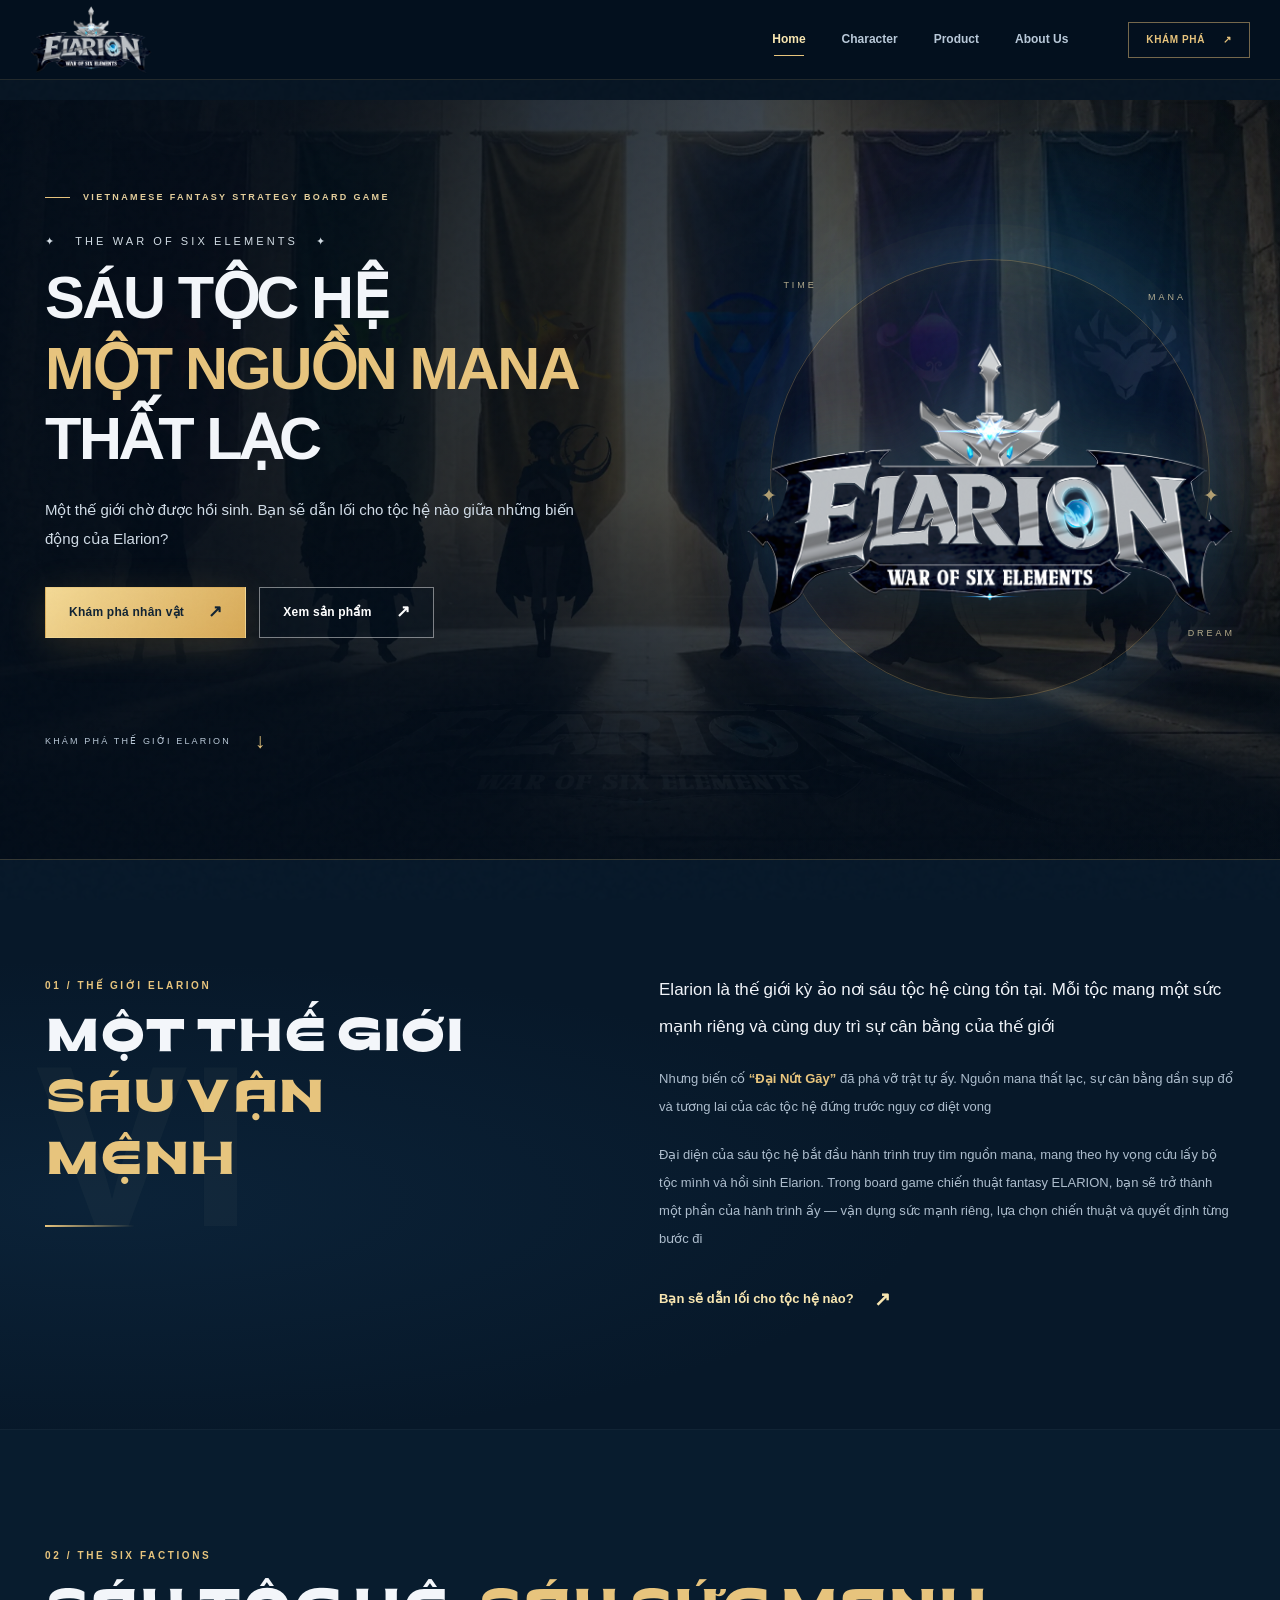
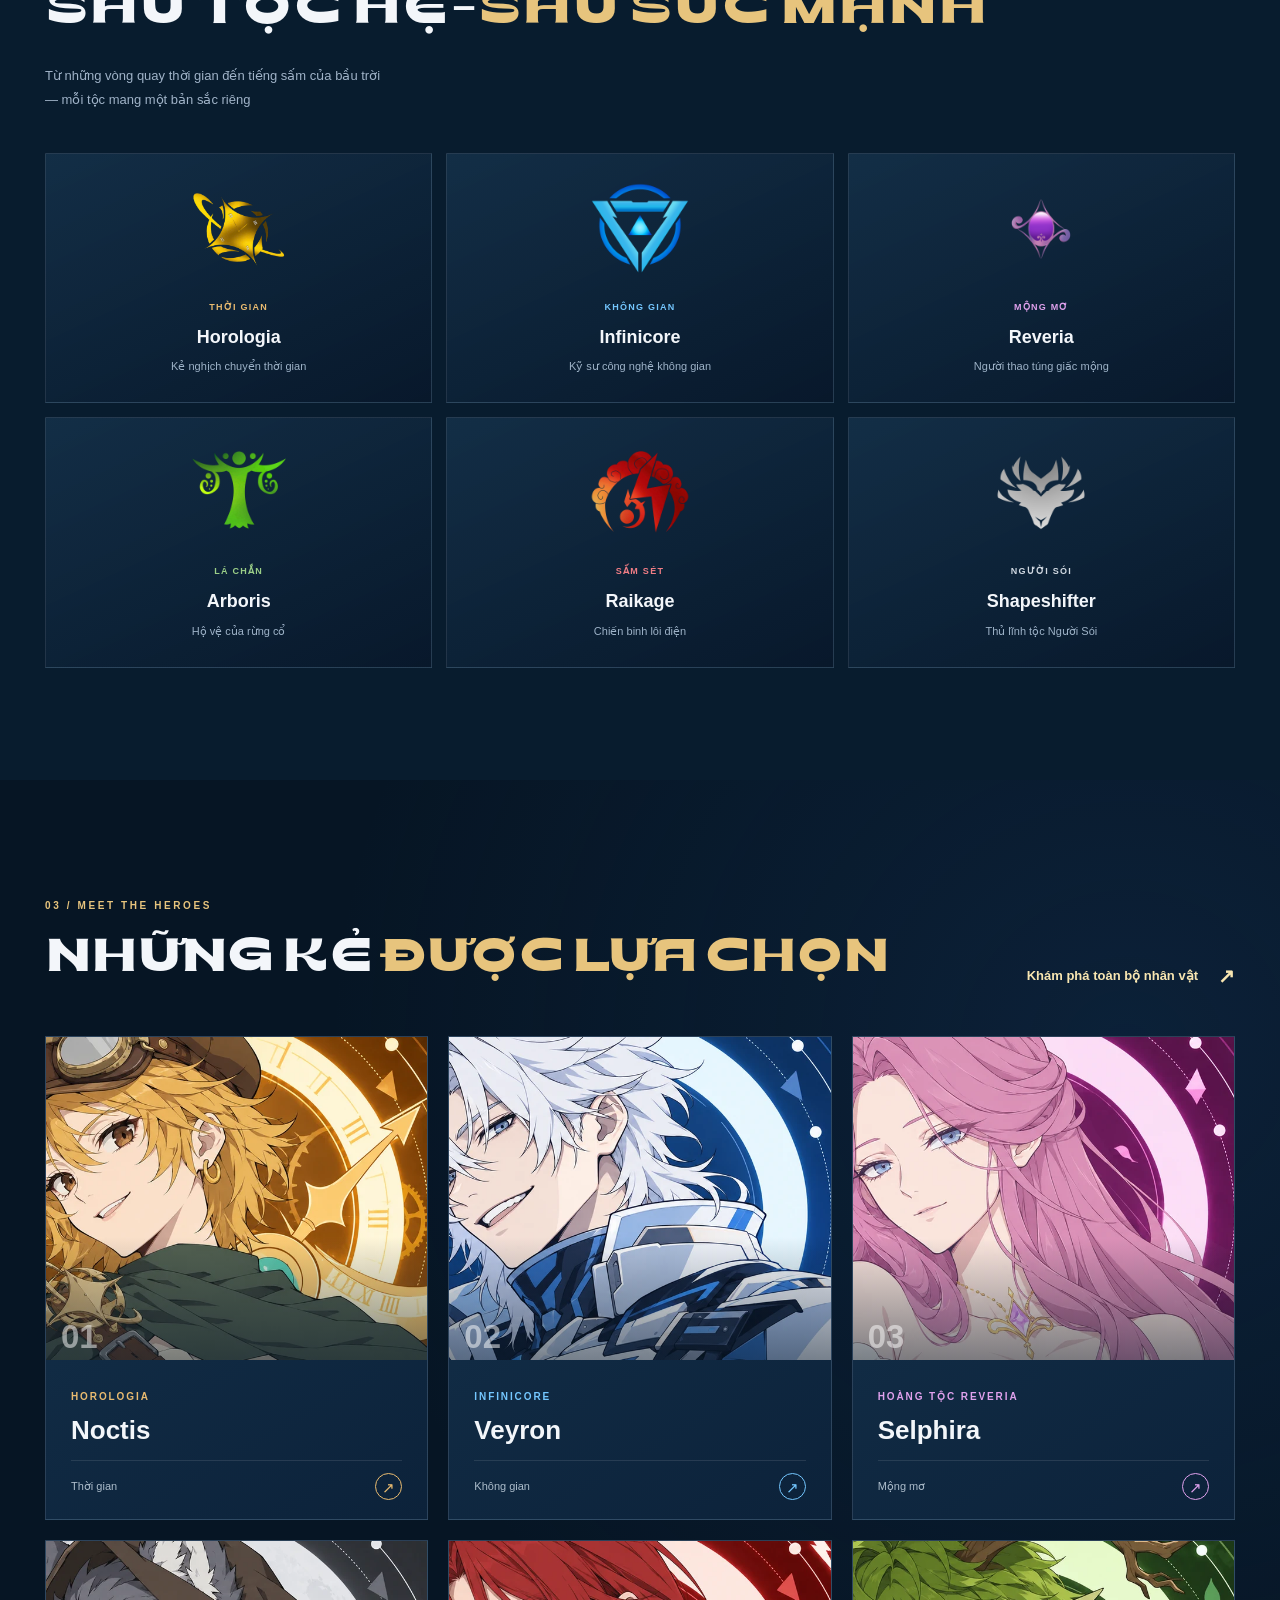
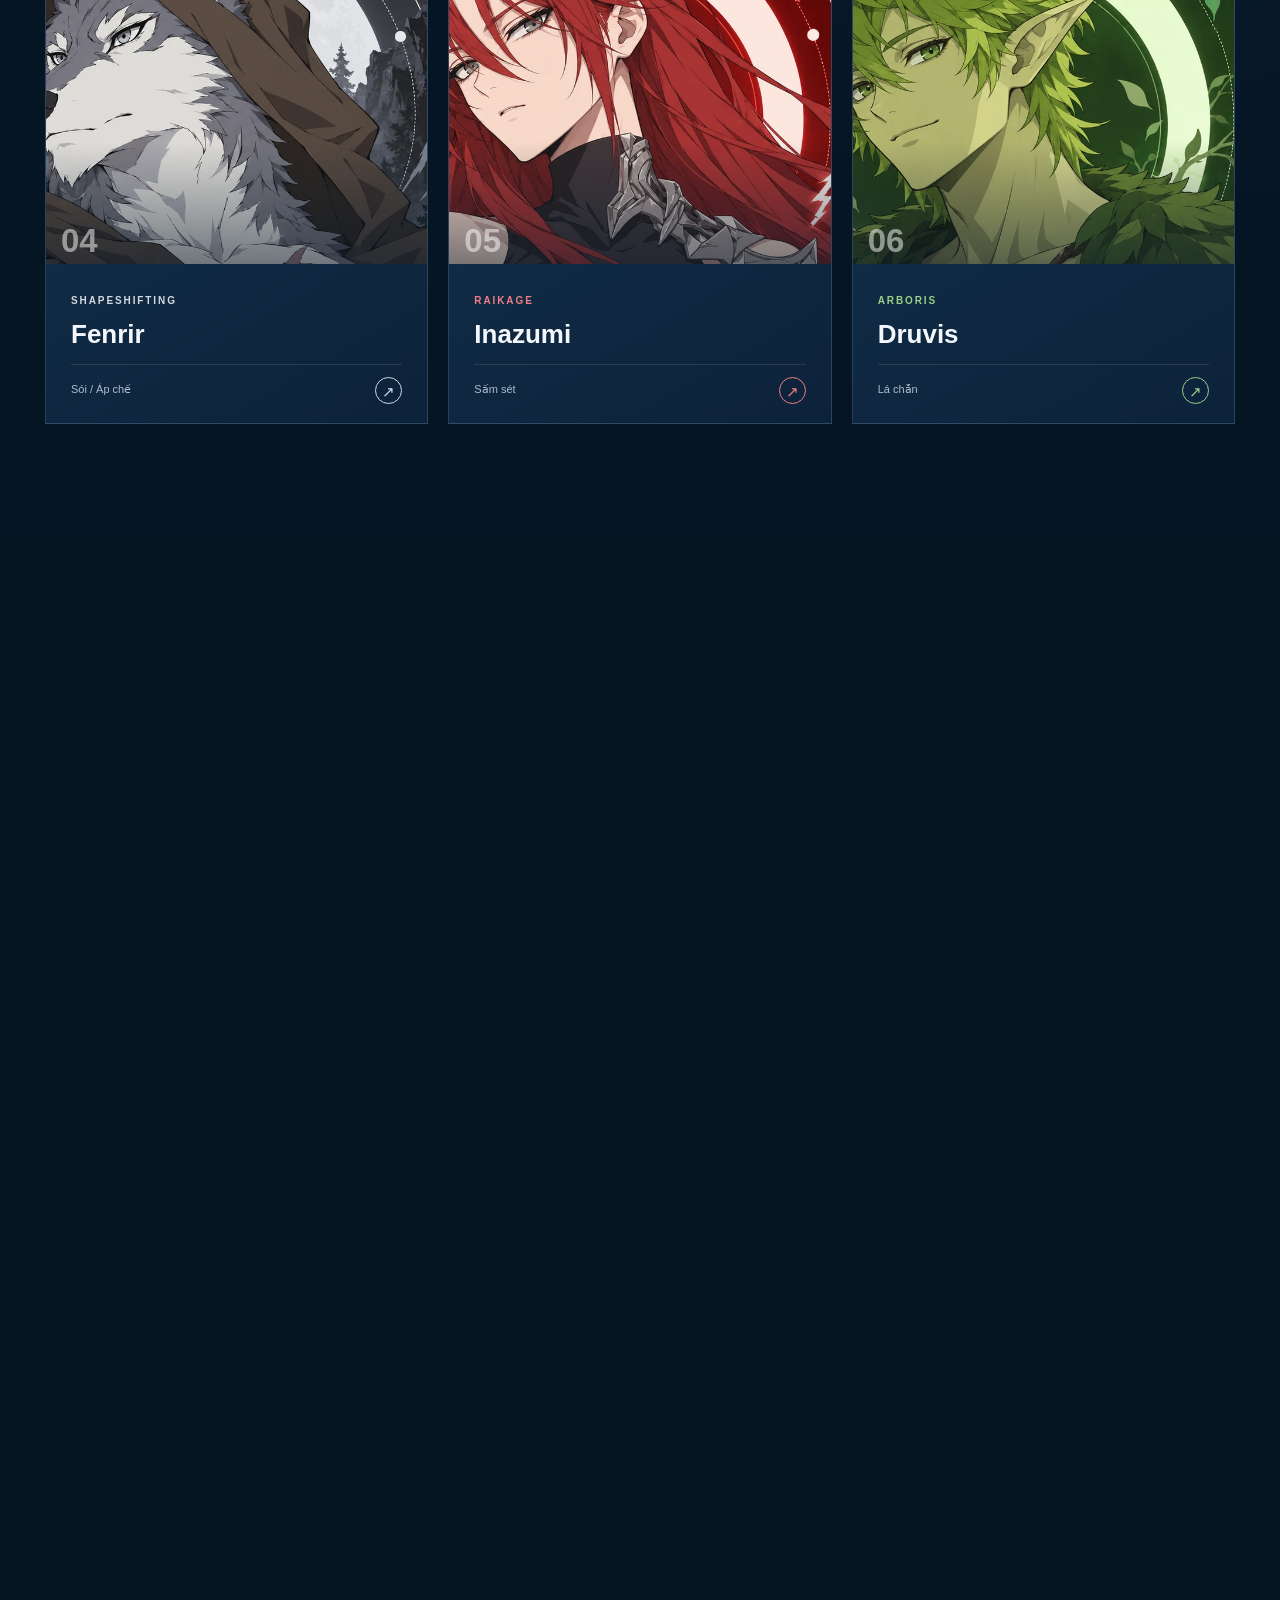
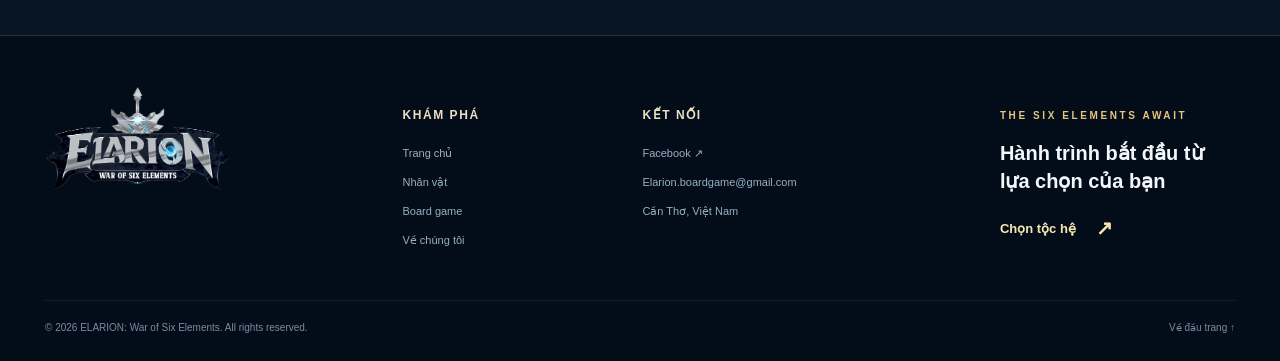
==== commit ef99dfef: "check" ====
--- a/index.html
+++ b/index.html
@@ -23,21 +23,21 @@
                     src="assets/images/elarion-logo-original.png" alt="Logo ELARION: War of Six Elements" width="2048"
                     height="1179"></a>
             <nav class="desktop-nav" aria-label="Điều hướng chính"><a class="nav-link is-active" href="./"
-                    aria-current="page">Home</a><a class="nav-link " href="character/">Character</a><a
-                    class="nav-link " href="product/">Product</a><a class="nav-link " href="about/">About Us</a>
+                    aria-current="page">Home</a><a class="nav-link " href="/character/">Character</a><a class="nav-link "
+                    href="/product/">Product</a><a class="nav-link " href="/about/">About Us</a>
             </nav>
-            <a class="nav-cta" href="character/">Khám phá <span aria-hidden="true">↗</span></a>
+            <a class="nav-cta" href="/character/">Khám phá <span aria-hidden="true">↗</span></a>
             <button class="menu-toggle" type="button" aria-label="Mở menu" aria-expanded="false"
                 aria-controls="mobile-navigation"><span></span><span></span><span></span></button>
         </div>
         <nav class="mobile-nav" id="mobile-navigation" aria-label="Điều hướng điện thoại"><a class="nav-link is-active"
-                href="./" aria-current="page">Home</a><a class="nav-link "
-                href="character/">Character</a><a class="nav-link " href="product/">Product</a><a
-                class="nav-link " href="about/">About Us</a><a class="mobile-cta" href="character/">Khám phá thế
+                href="./" aria-current="page">Home</a><a class="nav-link " href="/character/">Character</a><a
+                class="nav-link " href="/product/">Product</a><a class="nav-link " href="/about/">About Us</a><a
+                class="mobile-cta" href="/character/">Khám phá thế
                 giới →</a></nav>
     </header>
     <main id="main-content">
-        <section class="home-hero" aria-labelledby="hero-title">
+        <section class="home-hero reveal" aria-labelledby="hero-title">
             <div class="hero-backdrop"></div>
             <div class="hero-light hero-light-one"></div>
             <div class="container hero-layout">
@@ -47,20 +47,20 @@
                     <h1 id="hero-title">SÁU TỘC HỆ<br><em>MỘT NGUỒN MANA</em><br>THẤT LẠC</h1>
                     <p class="hero-lead">Một thế giới chờ được hồi sinh. Bạn sẽ dẫn lối cho tộc hệ nào giữa những biến
                         động của Elarion?</p>
-                    <div class="hero-actions"><a class="btn btn-gold" href="character/">Khám phá nhân vật <span
-                                aria-hidden="true">↗</span></a><a class="btn btn-ghost" href="product/">Xem sản phẩm
+                    <div class="hero-actions"><a class="btn btn-gold" href="/character/">Khám phá nhân vật <span
+                                aria-hidden="true">↗</span></a><a class="btn btn-ghost" href="/product/">Xem sản phẩm
                             <span aria-hidden="true">↗</span></a></div>
                     <p class="hero-bottom-caption">KHÁM PHÁ THẾ GIỚI ELARION <span>↓</span></p>
                 </div>
                 <div class="hero-visual">
-                    <div class="hero-logo-orbit"></div><img src="assets/images/elarion-logo-original.png"
+                    <div class="hero-logo-orbit"></div><img src="/assets/images/elarion-logo-original.png"
                         alt="Biểu tượng ELARION: War of Six Elements" width="2048" height="1179"><span
                         class="floating-element fe-one">TIME</span><span
                         class="floating-element fe-two">DREAM</span><span class="floating-element fe-three">MANA</span>
                 </div>
             </div>
         </section>
-        <section class="world-intro section" id="story">
+        <section class="world-intro section reveal" id="story">
             <div class="container story-layout">
                 <div class="story-heading"><span class="kicker">01 / THẾ GIỚI ELARION</span>
                     <h2 class="section-title">MỘT THẾ GIỚI<br><em>SÁU VẬN MỆNH</em></h2>
@@ -74,12 +74,12 @@
                     <p>Đại diện của sáu tộc hệ bắt đầu hành trình truy tìm nguồn mana, mang theo hy vọng cứu lấy bộ tộc
                         mình và hồi sinh Elarion. Trong board game chiến thuật fantasy ELARION, bạn sẽ trở thành một
                         phần của hành trình ấy — vận dụng sức mạnh riêng, lựa chọn chiến thuật và quyết định từng bước
-                        đi</p><a href="character/" class="text-arrow">Bạn sẽ dẫn lối cho tộc hệ nào?
+                        đi</p><a href="/character/" class="text-arrow">Bạn sẽ dẫn lối cho tộc hệ nào?
                         <span>↗</span></a>
                 </div>
             </div>
         </section>
-        <section class="section factions" id="factions">
+        <section class="section factions reveal" id="factions">
             <div class="container">
                 <div class="section-header">
                     <div><span class="kicker">02 / THE SIX FACTIONS</span>
@@ -141,16 +141,16 @@
                 </div>
             </div>
         </section>
-        <section class="section featured-characters">
+        <section class="section featured-characters reveal">
             <div class="container">
                 <div class="section-header">
                     <div><span class="kicker">03 / MEET THE HEROES</span>
                         <h2 class="section-title">NHỮNG KẺ <em>ĐƯỢC LỰA CHỌN</em></h2>
-                    </div><a class="text-arrow" href="character/">Khám phá toàn bộ nhân vật <span>↗</span></a>
+                    </div><a class="text-arrow" href="/character/">Khám phá toàn bộ nhân vật <span>↗</span></a>
                 </div>
                 <div class="character-grid"><a class="character-card" style="--char-accent:#e9bb70"
-                        href="character/?character=noctis#profile">
-                        <div class="character-art"><img src="assets/images/noctis-portrait.webp" alt="Chân dung Noctis"
+                        href="/character/?character=noctis#profile">
+                        <div class="character-art"><img src="/assets/images/noctis-portrait.webp" alt="Chân dung Noctis"
                                 loading="lazy" width="650" height="790"><span class="character-index">01</span></div>
                         <div class="character-card-body"><span class="small-overline">Horologia</span>
                             <h3>Noctis</h3>
@@ -158,8 +158,8 @@
                                     aria-hidden="true">↗</span></div>
                         </div>
                     </a><a class="character-card" style="--char-accent:#74c7ff"
-                        href="character/?character=veyron#profile">
-                        <div class="character-art"><img src="assets/images/veyron-portrait.webp" alt="Chân dung Veyron"
+                        href="/character/?character=veyron#profile">
+                        <div class="character-art"><img src="/assets/images/veyron-portrait.webp" alt="Chân dung Veyron"
                                 loading="lazy" width="650" height="790"><span class="character-index">02</span></div>
                         <div class="character-card-body"><span class="small-overline">Infinicore</span>
                             <h3>Veyron</h3>
@@ -167,8 +167,8 @@
                                     aria-hidden="true">↗</span></div>
                         </div>
                     </a><a class="character-card" style="--char-accent:#e0a1ed"
-                        href="character/?character=selphira#profile">
-                        <div class="character-art"><img src="assets/images/selphira-portrait.webp"
+                        href="/character/?character=selphira#profile">
+                        <div class="character-art"><img src="/assets/images/selphira-portrait.webp"
                                 alt="Chân dung Selphira" loading="lazy" width="650" height="790"><span
                                 class="character-index">03</span></div>
                         <div class="character-card-body"><span class="small-overline">Hoàng tộc Reveria</span>
@@ -177,8 +177,8 @@
                                     aria-hidden="true">↗</span></div>
                         </div>
                     </a><a class="character-card" style="--char-accent:#d1d9e2"
-                        href="character/?character=fenrir#profile">
-                        <div class="character-art"><img src="assets/images/fenrir-portrait.webp" alt="Chân dung Fenrir"
+                        href="/character/?character=fenrir#profile">
+                        <div class="character-art"><img src="/assets/images/fenrir-portrait.webp" alt="Chân dung Fenrir"
                                 loading="lazy" width="650" height="790"><span class="character-index">04</span></div>
                         <div class="character-card-body"><span class="small-overline">Shapeshifting</span>
                             <h3>Fenrir</h3>
@@ -186,8 +186,8 @@
                                     aria-hidden="true">↗</span></div>
                         </div>
                     </a><a class="character-card" style="--char-accent:#ef7d85"
-                        href="character/?character=inazumi#profile">
-                        <div class="character-art"><img src="assets/images/inazumi-portrait.webp"
+                        href="/character/?character=inazumi#profile">
+                        <div class="character-art"><img src="/assets/images/inazumi-portrait.webp"
                                 alt="Chân dung Inazumi" loading="lazy" width="650" height="790"><span
                                 class="character-index">05</span></div>
                         <div class="character-card-body"><span class="small-overline">Raikage</span>
@@ -196,8 +196,8 @@
                                     aria-hidden="true">↗</span></div>
                         </div>
                     </a><a class="character-card" style="--char-accent:#9bcf88"
-                        href="character/?character=druvis#profile">
-                        <div class="character-art"><img src="assets/images/druvis-portrait.webp" alt="Chân dung Druvis"
+                        href="/character/?character=druvis#profile">
+                        <div class="character-art"><img src="/assets/images/druvis-portrait.webp" alt="Chân dung Druvis"
                                 loading="lazy" width="650" height="790"><span class="character-index">06</span></div>
                         <div class="character-card-body"><span class="small-overline">Arboris</span>
                             <h3>Druvis</h3>
@@ -207,9 +207,9 @@
                     </a></div>
             </div>
         </section>
-        <section class="product-tease section">
+        <section class="product-tease section reveal">
             <div class="container product-tease-layout">
-                <div class="tease-visual"><span class="ring ring-one"></span><img src="assets/images/boardgame.webp"
+                <div class="tease-visual"><span class="ring ring-one"></span><img src="/assets/images/boardgame.webp"
                         width="1100" height="1173" alt="Hộp game, bàn chơi và các thành phần của ELARION"
                         loading="lazy"></div>
                 <div class="tease-copy"><span class="kicker">04 / THE BOARD GAME</span>
@@ -220,25 +220,25 @@
                         <div><strong>06</strong><span>Tộc hệ</span></div>
                         <div><strong>46</strong><span>Viên mana</span></div>
                         <div><strong>01</strong><span>Thế giới Elarion</span></div>
-                    </div><a class="btn btn-gold" href="product/">Xem chi tiết sản phẩm <span
+                    </div><a class="btn btn-gold" href="/product/">Xem chi tiết sản phẩm <span
                             aria-hidden="true">↗</span></a>
                 </div>
             </div>
         </section>
-        <section class="section closing-banner">
+        <section class="section closing-banner reveal">
             <div class="container closing-content"><span class="kicker">YOUR LEGEND STARTS HERE</span>
                 <h2>Lựa chọn một tộc hệ<br><em>Viết nên huyền thoại</em></h2><a class="btn btn-ghost-gold"
-                    href="character/">Bắt đầu hành trình ↗</a>
+                    href="/character/">Bắt đầu hành trình ↗</a>
             </div>
         </section>
     </main>
     <footer class="footer" id="contact">
         <div class="container footer-main">
-            <div class="footer-brand"><a href="./"><img src="assets/images/elarion-logo-original.png"
-                        alt="Logo ELARION" width="2048" height="1179" loading="lazy"></a></div>
+            <div class="footer-brand"><a href="/"><img src="/assets/images/elarion-logo-original.png" alt="Logo ELARION"
+                        width="2048" height="1179" loading="lazy"></a></div>
             <div class="footer-links">
-                <h3>Khám phá</h3><a href="./">Trang chủ</a><a href="character/">Nhân vật</a><a
-                    href="product/">Board game</a><a href="about/">Về chúng tôi</a>
+                <h3>Khám phá</h3><a href="/">Trang chủ</a><a href="/character/">Nhân vật</a><a href="/product/">Board
+                    game</a><a href="/about/">Về chúng tôi</a>
             </div>
             <div class="footer-links">
                 <h3>Kết nối</h3><a href="https://www.facebook.com/Elarionboardgame" target="_blank"
@@ -247,7 +247,7 @@
                     Nam</span>
             </div>
             <div class="footer-motto"><span class="mini-kicker">THE SIX ELEMENTS AWAIT</span><strong>Hành trình bắt đầu
-                    từ lựa chọn của bạn</strong><a href="character/" class="text-arrow">Chọn tộc hệ
+                    từ lựa chọn của bạn</strong><a href="/character/" class="text-arrow">Chọn tộc hệ
                     <span>↗</span></a></div>
         </div>
         <div class="container footer-bottom"><span>© 2026 ELARION: War of Six Elements. All rights reserved.</span><a
@@ -257,7 +257,7 @@
     <!-- Secondary views are kept in inert HTML templates so file:// previews work offline. -->
     <template id="view-character">
 
-        <section class="interior-hero character-interior">
+        <section class="interior-hero character-interior reveal">
             <div class="container"><span class="kicker">THE CHOSEN SIX / ELARION</span>
                 <h1 class="interior-title">Meet the <em>characters</em></h1>
                 <p>Sáu gương mặt - sáu vận mệnh. Chạm vào từng nhân vật để khám phá sức mạnh, tính cách và câu chuyện
@@ -266,7 +266,7 @@
                 <div class="hero-ornament" aria-hidden="true">✦ &nbsp; ◇ &nbsp; ✦</div>
             </div>
         </section>
-        <section class="section character-browser" id="roster">
+        <section class="section character-browser reveal" id="roster">
             <div class="container">
                 <div class="section-header compact">
                     <div><span class="kicker">01 / CHỌN NHÂN VẬT</span>
@@ -276,7 +276,7 @@
                 </div>
                 <div class="character-grid roster-grid"><button class="character-card" style="--char-accent:#e9bb70"
                         type="button" data-character="noctis" aria-pressed="false">
-                        <div class="character-art"><img src="assets/images/noctis-portrait.webp" alt="Chân dung Noctis"
+                        <div class="character-art"><img src="/assets/images/noctis-portrait.webp" alt="Chân dung Noctis"
                                 loading="lazy" width="650" height="790"><span class="character-index">01</span></div>
                         <div class="character-card-body"><span class="small-overline">Horologia</span>
                             <h3>Noctis</h3>
@@ -285,7 +285,7 @@
                         </div>
                     </button><button class="character-card" style="--char-accent:#74c7ff" type="button"
                         data-character="veyron" aria-pressed="false">
-                        <div class="character-art"><img src="assets/images/veyron-portrait.webp" alt="Chân dung Veyron"
+                        <div class="character-art"><img src="/assets/images/veyron-portrait.webp" alt="Chân dung Veyron"
                                 loading="lazy" width="650" height="790"><span class="character-index">02</span></div>
                         <div class="character-card-body"><span class="small-overline">Infinicore</span>
                             <h3>Veyron</h3>
@@ -294,7 +294,7 @@
                         </div>
                     </button><button class="character-card" style="--char-accent:#e0a1ed" type="button"
                         data-character="selphira" aria-pressed="false">
-                        <div class="character-art"><img src="assets/images/selphira-portrait.webp"
+                        <div class="character-art"><img src="/assets/images/selphira-portrait.webp"
                                 alt="Chân dung Selphira" loading="lazy" width="650" height="790"><span
                                 class="character-index">03</span></div>
                         <div class="character-card-body"><span class="small-overline">Hoàng tộc Reveria</span>
@@ -304,7 +304,7 @@
                         </div>
                     </button><button class="character-card" style="--char-accent:#d1d9e2" type="button"
                         data-character="fenrir" aria-pressed="false">
-                        <div class="character-art"><img src="assets/images/fenrir-portrait.webp" alt="Chân dung Fenrir"
+                        <div class="character-art"><img src="/assets/images/fenrir-portrait.webp" alt="Chân dung Fenrir"
                                 loading="lazy" width="650" height="790"><span class="character-index">04</span></div>
                         <div class="character-card-body"><span class="small-overline">Shapeshifting</span>
                             <h3>Fenrir</h3>
@@ -313,7 +313,7 @@
                         </div>
                     </button><button class="character-card" style="--char-accent:#ef7d85" type="button"
                         data-character="inazumi" aria-pressed="false">
-                        <div class="character-art"><img src="assets/images/inazumi-portrait.webp"
+                        <div class="character-art"><img src="/assets/images/inazumi-portrait.webp"
                                 alt="Chân dung Inazumi" loading="lazy" width="650" height="790"><span
                                 class="character-index">05</span></div>
                         <div class="character-card-body"><span class="small-overline">Raikage</span>
@@ -323,7 +323,7 @@
                         </div>
                     </button><button class="character-card" style="--char-accent:#9bcf88" type="button"
                         data-character="druvis" aria-pressed="false">
-                        <div class="character-art"><img src="assets/images/druvis-portrait.webp" alt="Chân dung Druvis"
+                        <div class="character-art"><img src="/assets/images/druvis-portrait.webp" alt="Chân dung Druvis"
                                 loading="lazy" width="650" height="790"><span class="character-index">06</span></div>
                         <div class="character-card-body"><span class="small-overline">Arboris</span>
                             <h3>Druvis</h3>
@@ -336,26 +336,26 @@
                 </div>
             </div>
         </section>
-        <section class="section closing-banner">
+        <section class="section closing-banner reveal">
             <div class="container closing-content"><span class="kicker">CHOOSE YOUR DESTINY</span>
-                <h2>Thế giới đang chờ <em>bạn dẫn lối</em></h2><a href="product/" class="btn btn-ghost-gold">Khám
+                <h2>Thế giới đang chờ <em>bạn dẫn lối</em></h2><a href="/product/" class="btn btn-ghost-gold">Khám
                     phá bộ game ↗</a>
             </div>
         </section>
-    
+
     </template>
     <template id="view-product">
 
-        <section class="interior-hero product-interior">
+        <section class="interior-hero product-interior reveal">
             <div class="container"><span class="kicker">THE ART OF STRATEGY / ELARION</span>
                 <h1 class="interior-title">The <em>board game</em></h1>
-                
-            </div>
-        </section>
-        <section class="section product-showcase">
+
+            </div>
+        </section>
+        <section class="section product-showcase reveal">
             <div class="container product-showcase-grid">
                 <div class="product-showcase-art">
-                    <div class="product-halo"></div><img src="assets/images/boardgame.webp"
+                    <div class="product-halo"></div><img src="/assets/images/boardgame.webp"
                         alt="Bộ board game ELARION gồm hộp, bàn chơi, mô hình và các loại thẻ" width="1100"
                         height="1173">
                 </div>
@@ -369,17 +369,17 @@
                     <p>Sau biến cố “Đại Nứt Gãy”, nguồn mana thất lạc khiến sự cân bằng của Elarion dần sụp đổ. Người
                         chơi hóa thân thành chiến binh đại diện cho một trong sáu tộc hệ: Thời Gian, Không Gian, Mộng
                         Mơ, Thủ Hộ, Sấm Sét và Hóa Hình, bắt đầu hành trình tìm lại mana để cứu lấy bộ tộc và hồi sinh
-                        thế giới</p><a class="btn btn-gold" href="character/">Khám phá sáu tộc hệ ↗</a>
-                </div>
-            </div>
-        </section>
-        <section class="section mechanic-section">
+                        thế giới</p><a class="btn btn-gold" href="/character/">Khám phá sáu tộc hệ ↗</a>
+                </div>
+            </div>
+        </section>
+        <section class="section mechanic-section reveal">
             <div class="container">
                 <div class="section-header">
                     <div><span class="kicker">02 / UNIQUE PLAY STYLES</span>
                         <h2 class="section-title">MỖI TỘC HỆ - <em>MỘT CÁCH CHƠI</em></h2>
                     </div>
-                    
+
                 </div>
                 <div class="mechanic-grid">
                     <article><span>✦</span>
@@ -397,13 +397,13 @@
                 </div>
             </div>
         </section>
-        <section class="section inside-box">
+        <section class="section inside-box reveal">
             <div class="container">
                 <div class="section-header">
                     <div><span class="kicker">03 / WHAT'S INSIDE</span>
                         <h2 class="section-title">THÀNH PHẦN <em>BOARDGAME</em></h2>
                     </div>
-                
+
                 </div>
                 <div class="box-grid">
                     <div class="box-item"><span class="box-number">01</span>
@@ -454,7 +454,7 @@
                 </div>
             </div>
         </section>
-        <section class="section expanded-world">
+        <section class="section expanded-world reveal">
             <div class="container expanded-grid">
                 <div class="expansion-art"><span class="expansion-sigil">✧</span>
                     <div class="expansion-title">THE SAGA<br>CONTINUES</div>
@@ -472,24 +472,24 @@
                 </div>
             </div>
         </section>
-        <section class="section closing-banner">
+        <section class="section closing-banner reveal">
             <div class="container closing-content"><span class="kicker">THE WORLD IS CALLING</span>
                 <h2>Chọn tộc hệ của bạn<br><em>Hồi sinh Elarion</em></h2><a href="character/"
                     class="btn btn-ghost-gold">Gặp gỡ nhân vật ↗</a>
             </div>
         </section>
-    
+
     </template>
     <template id="view-about">
 
-        <section class="interior-hero about-interior">
+        <section class="interior-hero about-interior reveal">
             <div class="container"><span class="kicker">THE PEOPLE BEHIND ELARION</span>
                 <h1 class="interior-title">ABOUT <em>US</em></h1>
                 <p>Đằng sau mỗi thế giới kỳ ảo là những con người tin rằng một câu chuyện có thể kết nối hàng ngàn cuộc
                     phiêu lưu</p>
             </div>
         </section>
-        <section class="section about-brand">
+        <section class="section about-brand reveal">
             <div class="container brand-story-grid">
                 <div class="brand-emblem">
                     <div class="emblem-halo"></div><img src="assets/images/elarion-logo-original.png" width="2048"
@@ -509,7 +509,7 @@
                 </div>
             </div>
         </section>
-        <section class="section team-section">
+        <section class="section team-section reveal">
             <div class="container">
                 <div class="section-header">
                     <div><span class="kicker">02 / OUR TEAM</span>
@@ -567,7 +567,7 @@
                 </div>
             </div>
         </section>
-        <section class="section contact-section">
+        <section class="section contact-section reveal">
             <div class="container">
                 <div class="section-header">
                     <div><span class="kicker">03 / STAY CONNECTED</span>
@@ -585,7 +585,7 @@
                 </div>
             </div>
         </section>
-    
+
     </template>
 </body>
 
--- a/assets/css/style.css
+++ b/assets/css/style.css
@@ -194,7 +194,105 @@
     margin-top: 18px;
 }
 
-
-
-
-
+/* =========================================
+   ELARION - PAGE TRANSITION
+========================================= */
+
+/* Bật hiệu ứng chuyển trang giữa các trang cùng website */
+@view-transition {
+    navigation: auto;
+}
+
+/* Trang cũ mờ dần */
+::view-transition-old(root) {
+    animation: elarion-page-out 0.25s ease-in both;
+}
+
+/* Trang mới xuất hiện */
+::view-transition-new(root) {
+    animation: elarion-page-in 0.5s cubic-bezier(0.22, 1, 0.36, 1) both;
+}
+
+@keyframes elarion-page-out {
+    from {
+        opacity: 1;
+        filter: blur(0);
+    }
+    to {
+        opacity: 0;
+        filter: blur(4px);
+    }
+}
+
+@keyframes elarion-page-in {
+    from {
+        opacity: 0;
+        transform: translateY(14px);
+        filter: blur(4px);
+    }
+    to {
+        opacity: 1;
+        transform: translateY(0);
+        filter: blur(0);
+    }
+}
+
+/* Tôn trọng cài đặt giảm chuyển động của người dùng */
+@media (prefers-reduced-motion: reduce) {
+    ::view-transition-old(root),
+    ::view-transition-new(root) {
+        animation: none !important;
+    }
+}
+
+/* =========================================
+   ELARION - SCROLL REVEAL EFFECT
+========================================= */
+
+.reveal {
+    opacity: 0;
+    translate: 0 35px;
+    transition:
+        opacity 0.8s ease,
+        translate 0.8s cubic-bezier(0.22, 1, 0.36, 1);
+    will-change: opacity, translate;
+}
+
+.reveal.is-visible {
+    opacity: 1;
+    translate: 0 0;
+}
+
+/* Hiệu ứng xuất hiện lần lượt cho các thẻ */
+.team-grid .team-card:nth-child(1) {
+    transition-delay: 0.05s;
+}
+
+.team-grid .team-card:nth-child(2) {
+    transition-delay: 0.15s;
+}
+
+.team-grid .team-card:nth-child(3) {
+    transition-delay: 0.25s;
+}
+
+.team-grid .team-card:nth-child(4) {
+    transition-delay: 0.35s;
+}
+
+.team-grid .team-card:nth-child(5) {
+    transition-delay: 0.45s;
+}
+
+/* Tôn trọng cài đặt giảm chuyển động */
+@media (prefers-reduced-motion: reduce) {
+    .reveal {
+        opacity: 1;
+        translate: none;
+        transition: none;
+    }
+
+
+
+
+
